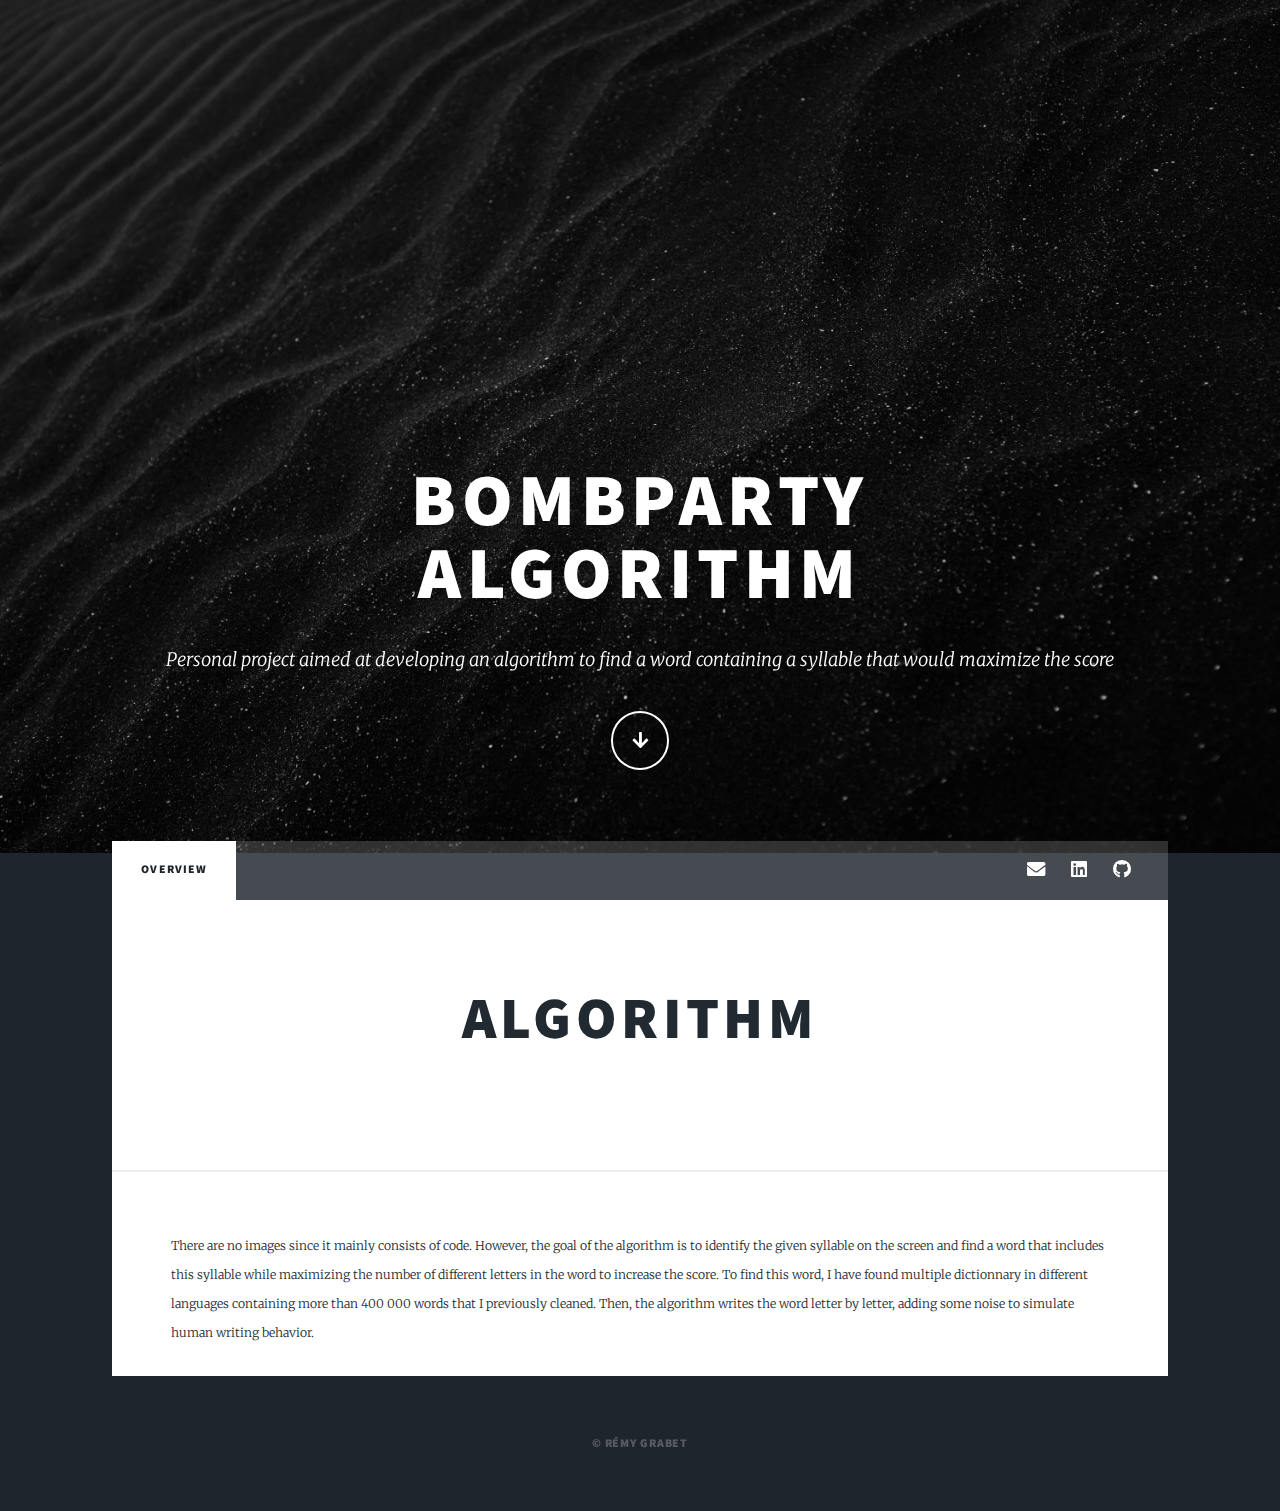
==== bombparty.html @ b2625f57 "Add files via upload" ====
<!DOCTYPE HTML>
<!--
	Massively by HTML5 UP
	html5up.net | @ajlkn
	Free for personal and commercial use under the CCA 3.0 license (html5up.net/license)
-->
<html>
	<head>
		<title>My Portfolio</title>
		<meta charset="utf-8" />
		<meta name="viewport" content="width=device-width, initial-scale=1, user-scalable=no" />
		<link rel="stylesheet" href="assets/css/main.css" />
		<noscript><link rel="stylesheet" href="assets/css/noscript.css" /></noscript>
	</head>
	<body class="is-preload">

		<!-- Wrapper -->
			<div id="wrapper" class="fade-in">

				<!-- Intro -->
				<div id="intro">
					<h1>Bombparty<br> Algorithm</h1>
					<p>Personal project aimed at developing an algorithm to find a word containing a syllable that would maximize the score</p>
					<ul class="actions">
						<li><a href="#header" class="button icon solid solo fa-arrow-down scrolly">Continue</a></li>
					</ul>
				</div>

				<!-- Header -->
					<header id="header">
						<a class="logo" href="index.html">Portfolio</a>
					</header>

				<!-- Nav -->
					<nav id="nav">
						<ul class="links"> 
							<li class="active"><a>Overview</a></li>
						</ul>
						<ul class="icons">
							<li><a href="mailto:remy.grabet@polytechnique.edu" class="icon solid fa-envelope"><span class="label">Email</span></a></li>
							<li><a href="https://www.linkedin.com/in/remy-grabet-832375289/" class="icon brands fa-linkedin" target="_blank"><span class="label">Linkedin</span></a></li>
							<li><a href="https://github.com/thespicyy/Bombparty" class="icon brands fa-github" target="_blank"><span class="label">GitHub</span></a></li>
						</ul>						
					</nav>

				<!-- Main -->
					<div id="main">

							<!-- Featured Post -->
							<article class="post featured">
								<header class="major">
									<h2>Algorithm</h2>
								</header>
							</article>
						
							<p style="font-size: smaller; text-align: left;">There are no images since it mainly consists of code. 
								However, the goal of the algorithm is to identify the given syllable on the screen and find a word 
								that includes this syllable while maximizing the number of different letters in the word to increase 
								the score. To find this word, I have found multiple dictionnary in different languages containing more
								than 400 000 words that I previously cleaned. Then, the algorithm writes the word letter by letter, adding
								some noise to simulate human writing behavior.
							</p>

					</div>

					<!-- Copyright -->
					<div id="copyright">
						<ul><li>&copy; Rémy Grabet</li></ul>
					</div>


			</div>

		<!-- Scripts -->
			<script src="assets/js/jquery.min.js"></script>
			<script src="assets/js/jquery.scrollex.min.js"></script>
			<script src="assets/js/jquery.scrolly.min.js"></script>
			<script src="assets/js/browser.min.js"></script>
			<script src="assets/js/breakpoints.min.js"></script>
			<script src="assets/js/util.js"></script>
			<script src="assets/js/main.js"></script>

	</body>
</html>
---- assets/css/main.css ----
@import url(fontawesome-all.min.css);
@import url("https://fonts.googleapis.com/css?family=Merriweather:300,700,300italic,700italic|Source+Sans+Pro:900");

/*
	Massively by HTML5 UP
	html5up.net | @ajlkn
	Free for personal and commercial use under the CCA 3.0 license (html5up.net/license)
*/

html, body, div, span, applet, object,
iframe, h1, h2, h3, h4, h5, h6, p, blockquote,
pre, a, abbr, acronym, address, big, cite,
code, del, dfn, em, img, ins, kbd, q, s, samp,
small, strike, strong, sub, sup, tt, var, b,
u, i, center, dl, dt, dd, ol, ul, li, fieldset,
form, label, legend, table, caption, tbody,
tfoot, thead, tr, th, td, article, aside,
canvas, details, embed, figure, figcaption,
footer, header, hgroup, menu, nav, output, ruby,
section, summary, time, mark, audio, video {
	margin: 0;
	padding: 0;
	border: 0;
	font-size: 100%;
	font: inherit;
	vertical-align: baseline;}

article, aside, details, figcaption, figure,
footer, header, hgroup, menu, nav, section {
	display: block;}

body {
	line-height: 1;
}

ol, ul {
	list-style: none;
}

blockquote, q {
	quotes: none;
}

	blockquote:before, blockquote:after, q:before, q:after {
		content: '';
		content: none;
	}

table {
	border-collapse: collapse;
	border-spacing: 0;
}

body {
	-webkit-text-size-adjust: none;
}

mark {
	background-color: transparent;
	color: inherit;
}

input::-moz-focus-inner {
	border: 0;
	padding: 0;
}

input, select, textarea {
	-moz-appearance: none;
	-webkit-appearance: none;
	-ms-appearance: none;
	appearance: none;
}

/* Basic */

	@-ms-viewport {
		width: device-width;
	}

	body {
		-ms-overflow-style: scrollbar;
	}

	@media screen and (max-width: 480px) {

		html, body {
			min-width: 320px;
		}

	}

	html {
		box-sizing: border-box;
	}

	*, *:before, *:after {
		box-sizing: inherit;
	}

	body {
		background-color: #1e252d;
	}

		body.is-preload *, body.is-preload *:before, body.is-preload *:after {
			-moz-animation: none !important;
			-webkit-animation: none !important;
			-ms-animation: none !important;
			animation: none !important;
			-moz-transition: none !important;
			-webkit-transition: none !important;
			-ms-transition: none !important;
			transition: none !important;
		}

/* Type */

	html {
		font-size: 16pt;
	}

		@media screen and (max-width: 1680px) {

			html {
				font-size: 12pt;
			}

		}

		@media screen and (max-width: 1280px) {

			html {
				font-size: 11pt;
			}

		}

		@media screen and (max-width: 360px) {

			html {
				font-size: 10pt;
			}

		}

	body {
		color: #212931;
	}

	body, input, select, textarea {
		font-family: "Merriweather", Georgia, serif;
		font-weight: 300;
		font-size: 1rem;
		line-height: 2.375;
	}

	a {
		-moz-transition: color 0.2s ease-in-out, background-color 0.2s ease-in-out, border-color 0.2s ease-in-out, box-shadow 0.2s ease-in-out;
		-webkit-transition: color 0.2s ease-in-out, background-color 0.2s ease-in-out, border-color 0.2s ease-in-out, box-shadow 0.2s ease-in-out;
		-ms-transition: color 0.2s ease-in-out, background-color 0.2s ease-in-out, border-color 0.2s ease-in-out, box-shadow 0.2s ease-in-out;
		transition: color 0.2s ease-in-out, background-color 0.2s ease-in-out, border-color 0.2s ease-in-out, box-shadow 0.2s ease-in-out;
		border-bottom: dotted 1px;
		text-decoration: none;
	}

		a:hover {
			border-bottom-color: transparent;
		}

	strong, b {
		font-weight: 600;
	}

	em, i {
		font-style: italic;
	}

	p {
		text-align: justify;
		margin: 0 0 2rem 0;
	}

	h1, h2, h3, h4, h5, h6 {
		font-family: "Source Sans Pro", Helvetica, sans-serif;
		font-weight: 900;
		line-height: 1.5;
		letter-spacing: 0.075em;
		text-transform: uppercase;
		margin: 0 0 1rem 0;
	}

		h1 a, h2 a, h3 a, h4 a, h5 a, h6 a {
			border-bottom: 0;
			color: inherit;
			text-decoration: none;
		}

	h1 {
		font-size: 4rem;
		line-height: 1.1;
		margin: 0 0 2rem 0;
	}

	h2 {
		font-size: 1.75rem;
		line-height: 1.3;
		margin: 0 0 1.5rem 0;
	}

	h3 {
		font-size: 1.25rem;
		margin: 0 0 1.5rem 0;
	}

	h4 {
		font-size: 1rem;
	}

	h5 {
		font-size: 0.9rem;
	}

	h6 {
		font-size: 0.8rem;
	}

	sub {
		font-size: 0.8rem;
		position: relative;
		top: 0.5rem;
	}

	sup {
		font-size: 0.8rem;
		position: relative;
		top: -0.5rem;
	}

	blockquote {
		border-left: solid 4px;
		font-style: italic;
		margin: 0 0 2rem 0;
		padding: 0.5rem 0 0.5rem 2rem;
	}

	code {
		border: solid 2px;
		font-family: "Courier New", monospace;
		font-size: 0.9rem;
		margin: 0 0.25rem;
		padding: 0.25rem 0.65rem;
	}

	pre {
		-webkit-overflow-scrolling: touch;
		font-family: "Courier New", monospace;
		font-size: 0.9rem;
		margin: 0 0 2rem 0;
	}

		pre code {
			display: block;
			line-height: 1.75;
			padding: 1rem 1.5rem;
			overflow-x: auto;
		}

	hr {
		border: 0;
		border-bottom: solid 2px;
		margin: 3rem 0;
	}

		hr.major {
			margin: 5rem 0;
		}

	.align-left {
		text-align: left;
	}

	.align-center {
		text-align: center;
	}

	.align-right {
		text-align: right;
	}

	input, select, textarea {
		color: #212931;
	}

	a {
		color: #212931;
		border-bottom-color: rgba(33, 41, 49, 0.5);
	}

		a:hover {
			border-bottom-color: transparent;
			color: #31a78c !important;
		}

	strong, b {
		color: #212931;
	}

	h1, h2, h3, h4, h5, h6 {
		color: #212931;
	}

	blockquote {
		border-left-color: #eeeeee;
	}

	code {
		background: rgba(220, 220, 220, 0.25);
		border-color: #eeeeee;
	}

	hr {
		border-bottom-color: #eeeeee;
	}

	
/* Row */

	.row {
		display: flex;
		flex-wrap: wrap;
		box-sizing: border-box;
		align-items: stretch;
	}

		.row > * {
			box-sizing: border-box;
		}

		.row.gtr-uniform > * > :last-child {
			margin-bottom: 0;
		}

		.row.aln-left {
			justify-content: flex-start;
		}

		.row.aln-center {
			justify-content: center;
		}

		.row.aln-right {
			justify-content: flex-end;
		}

		.row.aln-top {
			align-items: flex-start;
		}

		.row.aln-middle {
			align-items: center;
		}

		.row.aln-bottom {
			align-items: flex-end;
		}

		.row > .imp {
			order: -1;
		}

		.row > .col-1 {
			width: 8.33333%;
		}

		.row > .off-1 {
			margin-left: 8.33333%;
		}

		.row > .col-2 {
			width: 16.66667%;
		}

		.row > .off-2 {
			margin-left: 16.66667%;
		}

		.row > .col-3 {
			width: 25%;
		}

		.row > .off-3 {
			margin-left: 25%;
		}

		.row > .col-4 {
			width: 33.33333%;
		}

		.row > .off-4 {
			margin-left: 33.33333%;
		}

		.row > .col-5 {
			width: 41.66667%;
		}

		.row > .off-5 {
			margin-left: 41.66667%;
		}

		.row > .col-6 {
			width: 50%;
		}

		.row > .off-6 {
			margin-left: 50%;
		}

		.row > .col-7 {
			width: 58.33333%;
		}

		.row > .off-7 {
			margin-left: 58.33333%;
		}

		.row > .col-8 {
			width: 66.66667%;
		}

		.row > .off-8 {
			margin-left: 66.66667%;
		}

		.row > .col-9 {
			width: 75%;
		}

		.row > .off-9 {
			margin-left: 75%;
		}

		.row > .col-10 {
			width: 83.33333%;
		}

		.row > .off-10 {
			margin-left: 83.33333%;
		}

		.row > .col-11 {
			width: 91.66667%;
		}

		.row > .off-11 {
			margin-left: 91.66667%;
		}

		.row > .col-12 {
			width: 100%;
		}

		.row > .off-12 {
			margin-left: 100%;
		}

		.row.gtr-0 {
			margin-top: 0;
			margin-left: 0rem;
		}

			.row.gtr-0 > * {
				padding: 0 0 0 0rem;
			}

			.row.gtr-0.gtr-uniform {
				margin-top: 0rem;
			}

				.row.gtr-0.gtr-uniform > * {
					padding-top: 0rem;
				}

		.row.gtr-25 {
			margin-top: 0;
			margin-left: -0.375rem;
		}

			.row.gtr-25 > * {
				padding: 0 0 0 0.375rem;
			}

			.row.gtr-25.gtr-uniform {
				margin-top: -0.375rem;
			}

				.row.gtr-25.gtr-uniform > * {
					padding-top: 0.375rem;
				}

		.row.gtr-50 {
			margin-top: 0;
			margin-left: -0.75rem;
		}

			.row.gtr-50 > * {
				padding: 0 0 0 0.75rem;
			}

			.row.gtr-50.gtr-uniform {
				margin-top: -0.75rem;
			}

				.row.gtr-50.gtr-uniform > * {
					padding-top: 0.75rem;
				}

		.row {
			margin-top: 0;
			margin-left: -1.5rem;
		}

			.row > * {
				padding: 0 0 0 1.5rem;
			}

			.row.gtr-uniform {
				margin-top: -1.5rem;
			}

				.row.gtr-uniform > * {
					padding-top: 1.5rem;
				}

		.row.gtr-150 {
			margin-top: 0;
			margin-left: -2.25rem;
		}

			.row.gtr-150 > * {
				padding: 0 0 0 2.25rem;
			}

			.row.gtr-150.gtr-uniform {
				margin-top: -2.25rem;
			}

				.row.gtr-150.gtr-uniform > * {
					padding-top: 2.25rem;
				}

		.row.gtr-200 {
			margin-top: 0;
			margin-left: -3rem;
		}

			.row.gtr-200 > * {
				padding: 0 0 0 3rem;
			}

			.row.gtr-200.gtr-uniform {
				margin-top: -3rem;
			}

				.row.gtr-200.gtr-uniform > * {
					padding-top: 3rem;
				}

		@media screen and (max-width: 1680px) {

			.row {
				display: flex;
				flex-wrap: wrap;
				box-sizing: border-box;
				align-items: stretch;
			}

				.row > * {
					box-sizing: border-box;
				}

				.row.gtr-uniform > * > :last-child {
					margin-bottom: 0;
				}

				.row.aln-left {
					justify-content: flex-start;
				}

				.row.aln-center {
					justify-content: center;
				}

				.row.aln-right {
					justify-content: flex-end;
				}

				.row.aln-top {
					align-items: flex-start;
				}

				.row.aln-middle {
					align-items: center;
				}

				.row.aln-bottom {
					align-items: flex-end;
				}

				.row > .imp-xlarge {
					order: -1;
				}

				.row > .col-1-xlarge {
					width: 8.33333%;
				}

				.row > .off-1-xlarge {
					margin-left: 8.33333%;
				}

				.row > .col-2-xlarge {
					width: 16.66667%;
				}

				.row > .off-2-xlarge {
					margin-left: 16.66667%;
				}

				.row > .col-3-xlarge {
					width: 25%;
				}

				.row > .off-3-xlarge {
					margin-left: 25%;
				}

				.row > .col-4-xlarge {
					width: 33.33333%;
				}

				.row > .off-4-xlarge {
					margin-left: 33.33333%;
				}

				.row > .col-5-xlarge {
					width: 41.66667%;
				}

				.row > .off-5-xlarge {
					margin-left: 41.66667%;
				}

				.row > .col-6-xlarge {
					width: 50%;
				}

				.row > .off-6-xlarge {
					margin-left: 50%;
				}

				.row > .col-7-xlarge {
					width: 58.33333%;
				}

				.row > .off-7-xlarge {
					margin-left: 58.33333%;
				}

				.row > .col-8-xlarge {
					width: 66.66667%;
				}

				.row > .off-8-xlarge {
					margin-left: 66.66667%;
				}

				.row > .col-9-xlarge {
					width: 75%;
				}

				.row > .off-9-xlarge {
					margin-left: 75%;
				}

				.row > .col-10-xlarge {
					width: 83.33333%;
				}

				.row > .off-10-xlarge {
					margin-left: 83.33333%;
				}

				.row > .col-11-xlarge {
					width: 91.66667%;
				}

				.row > .off-11-xlarge {
					margin-left: 91.66667%;
				}

				.row > .col-12-xlarge {
					width: 100%;
				}

				.row > .off-12-xlarge {
					margin-left: 100%;
				}

				.row.gtr-0 {
					margin-top: 0;
					margin-left: 0rem;
				}

					.row.gtr-0 > * {
						padding: 0 0 0 0rem;
					}

					.row.gtr-0.gtr-uniform {
						margin-top: 0rem;
					}

						.row.gtr-0.gtr-uniform > * {
							padding-top: 0rem;
						}

				.row.gtr-25 {
					margin-top: 0;
					margin-left: -0.375rem;
				}

					.row.gtr-25 > * {
						padding: 0 0 0 0.375rem;
					}

					.row.gtr-25.gtr-uniform {
						margin-top: -0.375rem;
					}

						.row.gtr-25.gtr-uniform > * {
							padding-top: 0.375rem;
						}

				.row.gtr-50 {
					margin-top: 0;
					margin-left: -0.75rem;
				}

					.row.gtr-50 > * {
						padding: 0 0 0 0.75rem;
					}

					.row.gtr-50.gtr-uniform {
						margin-top: -0.75rem;
					}

						.row.gtr-50.gtr-uniform > * {
							padding-top: 0.75rem;
						}

				.row {
					margin-top: 0;
					margin-left: -1.5rem;
				}

					.row > * {
						padding: 0 0 0 1.5rem;
					}

					.row.gtr-uniform {
						margin-top: -1.5rem;
					}

						.row.gtr-uniform > * {
							padding-top: 1.5rem;
						}

				.row.gtr-150 {
					margin-top: 0;
					margin-left: -2.25rem;
				}

					.row.gtr-150 > * {
						padding: 0 0 0 2.25rem;
					}

					.row.gtr-150.gtr-uniform {
						margin-top: -2.25rem;
					}

						.row.gtr-150.gtr-uniform > * {
							padding-top: 2.25rem;
						}

				.row.gtr-200 {
					margin-top: 0;
					margin-left: -3rem;
				}

					.row.gtr-200 > * {
						padding: 0 0 0 3rem;
					}

					.row.gtr-200.gtr-uniform {
						margin-top: -3rem;
					}

						.row.gtr-200.gtr-uniform > * {
							padding-top: 3rem;
						}

		}

		@media screen and (max-width: 1280px) {

			.row {
				display: flex;
				flex-wrap: wrap;
				box-sizing: border-box;
				align-items: stretch;
			}

				.row > * {
					box-sizing: border-box;
				}

				.row.gtr-uniform > * > :last-child {
					margin-bottom: 0;
				}

				.row.aln-left {
					justify-content: flex-start;
				}

				.row.aln-center {
					justify-content: center;
				}

				.row.aln-right {
					justify-content: flex-end;
				}

				.row.aln-top {
					align-items: flex-start;
				}

				.row.aln-middle {
					align-items: center;
				}

				.row.aln-bottom {
					align-items: flex-end;
				}

				.row > .imp-large {
					order: -1;
				}

				.row > .col-1-large {
					width: 8.33333%;
				}

				.row > .off-1-large {
					margin-left: 8.33333%;
				}

				.row > .col-2-large {
					width: 16.66667%;
				}

				.row > .off-2-large {
					margin-left: 16.66667%;
				}

				.row > .col-3-large {
					width: 25%;
				}

				.row > .off-3-large {
					margin-left: 25%;
				}

				.row > .col-4-large {
					width: 33.33333%;
				}

				.row > .off-4-large {
					margin-left: 33.33333%;
				}

				.row > .col-5-large {
					width: 41.66667%;
				}

				.row > .off-5-large {
					margin-left: 41.66667%;
				}

				.row > .col-6-large {
					width: 50%;
				}

				.row > .off-6-large {
					margin-left: 50%;
				}

				.row > .col-7-large {
					width: 58.33333%;
				}

				.row > .off-7-large {
					margin-left: 58.33333%;
				}

				.row > .col-8-large {
					width: 66.66667%;
				}

				.row > .off-8-large {
					margin-left: 66.66667%;
				}

				.row > .col-9-large {
					width: 75%;
				}

				.row > .off-9-large {
					margin-left: 75%;
				}

				.row > .col-10-large {
					width: 83.33333%;
				}

				.row > .off-10-large {
					margin-left: 83.33333%;
				}

				.row > .col-11-large {
					width: 91.66667%;
				}

				.row > .off-11-large {
					margin-left: 91.66667%;
				}

				.row > .col-12-large {
					width: 100%;
				}

				.row > .off-12-large {
					margin-left: 100%;
				}

				.row.gtr-0 {
					margin-top: 0;
					margin-left: 0rem;
				}

					.row.gtr-0 > * {
						padding: 0 0 0 0rem;
					}

					.row.gtr-0.gtr-uniform {
						margin-top: 0rem;
					}

						.row.gtr-0.gtr-uniform > * {
							padding-top: 0rem;
						}

				.row.gtr-25 {
					margin-top: 0;
					margin-left: -0.375rem;
				}

					.row.gtr-25 > * {
						padding: 0 0 0 0.375rem;
					}

					.row.gtr-25.gtr-uniform {
						margin-top: -0.375rem;
					}

						.row.gtr-25.gtr-uniform > * {
							padding-top: 0.375rem;
						}

				.row.gtr-50 {
					margin-top: 0;
					margin-left: -0.75rem;
				}

					.row.gtr-50 > * {
						padding: 0 0 0 0.75rem;
					}

					.row.gtr-50.gtr-uniform {
						margin-top: -0.75rem;
					}

						.row.gtr-50.gtr-uniform > * {
							padding-top: 0.75rem;
						}

				.row {
					margin-top: 0;
					margin-left: -1.5rem;
				}

					.row > * {
						padding: 0 0 0 1.5rem;
					}

					.row.gtr-uniform {
						margin-top: -1.5rem;
					}

						.row.gtr-uniform > * {
							padding-top: 1.5rem;
						}

				.row.gtr-150 {
					margin-top: 0;
					margin-left: -2.25rem;
				}

					.row.gtr-150 > * {
						padding: 0 0 0 2.25rem;
					}

					.row.gtr-150.gtr-uniform {
						margin-top: -2.25rem;
					}

						.row.gtr-150.gtr-uniform > * {
							padding-top: 2.25rem;
						}

				.row.gtr-200 {
					margin-top: 0;
					margin-left: -3rem;
				}

					.row.gtr-200 > * {
						padding: 0 0 0 3rem;
					}

					.row.gtr-200.gtr-uniform {
						margin-top: -3rem;
					}

						.row.gtr-200.gtr-uniform > * {
							padding-top: 3rem;
						}

		}

		@media screen and (max-width: 980px) {

			.row {
				display: flex;
				flex-wrap: wrap;
				box-sizing: border-box;
				align-items: stretch;
			}

				.row > * {
					box-sizing: border-box;
				}

				.row.gtr-uniform > * > :last-child {
					margin-bottom: 0;
				}

				.row.aln-left {
					justify-content: flex-start;
				}

				.row.aln-center {
					justify-content: center;
				}

				.row.aln-right {
					justify-content: flex-end;
				}

				.row.aln-top {
					align-items: flex-start;
				}

				.row.aln-middle {
					align-items: center;
				}

				.row.aln-bottom {
					align-items: flex-end;
				}

				.row > .imp-medium {
					order: -1;
				}

				.row > .col-1-medium {
					width: 8.33333%;
				}

				.row > .off-1-medium {
					margin-left: 8.33333%;
				}

				.row > .col-2-medium {
					width: 16.66667%;
				}

				.row > .off-2-medium {
					margin-left: 16.66667%;
				}

				.row > .col-3-medium {
					width: 25%;
				}

				.row > .off-3-medium {
					margin-left: 25%;
				}

				.row > .col-4-medium {
					width: 33.33333%;
				}

				.row > .off-4-medium {
					margin-left: 33.33333%;
				}

				.row > .col-5-medium {
					width: 41.66667%;
				}

				.row > .off-5-medium {
					margin-left: 41.66667%;
				}

				.row > .col-6-medium {
					width: 50%;
				}

				.row > .off-6-medium {
					margin-left: 50%;
				}

				.row > .col-7-medium {
					width: 58.33333%;
				}

				.row > .off-7-medium {
					margin-left: 58.33333%;
				}

				.row > .col-8-medium {
					width: 66.66667%;
				}

				.row > .off-8-medium {
					margin-left: 66.66667%;
				}

				.row > .col-9-medium {
					width: 75%;
				}

				.row > .off-9-medium {
					margin-left: 75%;
				}

				.row > .col-10-medium {
					width: 83.33333%;
				}

				.row > .off-10-medium {
					margin-left: 83.33333%;
				}

				.row > .col-11-medium {
					width: 91.66667%;
				}

				.row > .off-11-medium {
					margin-left: 91.66667%;
				}

				.row > .col-12-medium {
					width: 100%;
				}

				.row > .off-12-medium {
					margin-left: 100%;
				}

				.row.gtr-0 {
					margin-top: 0;
					margin-left: 0rem;
				}

					.row.gtr-0 > * {
						padding: 0 0 0 0rem;
					}

					.row.gtr-0.gtr-uniform {
						margin-top: 0rem;
					}

						.row.gtr-0.gtr-uniform > * {
							padding-top: 0rem;
						}

				.row.gtr-25 {
					margin-top: 0;
					margin-left: -0.375rem;
				}

					.row.gtr-25 > * {
						padding: 0 0 0 0.375rem;
					}

					.row.gtr-25.gtr-uniform {
						margin-top: -0.375rem;
					}

						.row.gtr-25.gtr-uniform > * {
							padding-top: 0.375rem;
						}

				.row.gtr-50 {
					margin-top: 0;
					margin-left: -0.75rem;
				}

					.row.gtr-50 > * {
						padding: 0 0 0 0.75rem;
					}

					.row.gtr-50.gtr-uniform {
						margin-top: -0.75rem;
					}

						.row.gtr-50.gtr-uniform > * {
							padding-top: 0.75rem;
						}

				.row {
					margin-top: 0;
					margin-left: -1.5rem;
				}

					.row > * {
						padding: 0 0 0 1.5rem;
					}

					.row.gtr-uniform {
						margin-top: -1.5rem;
					}

						.row.gtr-uniform > * {
							padding-top: 1.5rem;
						}

				.row.gtr-150 {
					margin-top: 0;
					margin-left: -2.25rem;
				}

					.row.gtr-150 > * {
						padding: 0 0 0 2.25rem;
					}

					.row.gtr-150.gtr-uniform {
						margin-top: -2.25rem;
					}

						.row.gtr-150.gtr-uniform > * {
							padding-top: 2.25rem;
						}

				.row.gtr-200 {
					margin-top: 0;
					margin-left: -3rem;
				}

					.row.gtr-200 > * {
						padding: 0 0 0 3rem;
					}

					.row.gtr-200.gtr-uniform {
						margin-top: -3rem;
					}

						.row.gtr-200.gtr-uniform > * {
							padding-top: 3rem;
						}

		}

		@media screen and (max-width: 736px) {

			.row {
				display: flex;
				flex-wrap: wrap;
				box-sizing: border-box;
				align-items: stretch;
			}

				.row > * {
					box-sizing: border-box;
				}

				.row.gtr-uniform > * > :last-child {
					margin-bottom: 0;
				}

				.row.aln-left {
					justify-content: flex-start;
				}

				.row.aln-center {
					justify-content: center;
				}

				.row.aln-right {
					justify-content: flex-end;
				}

				.row.aln-top {
					align-items: flex-start;
				}

				.row.aln-middle {
					align-items: center;
				}

				.row.aln-bottom {
					align-items: flex-end;
				}

				.row > .imp-small {
					order: -1;
				}

				.row > .col-1-small {
					width: 8.33333%;
				}

				.row > .off-1-small {
					margin-left: 8.33333%;
				}

				.row > .col-2-small {
					width: 16.66667%;
				}

				.row > .off-2-small {
					margin-left: 16.66667%;
				}

				.row > .col-3-small {
					width: 25%;
				}

				.row > .off-3-small {
					margin-left: 25%;
				}

				.row > .col-4-small {
					width: 33.33333%;
				}

				.row > .off-4-small {
					margin-left: 33.33333%;
				}

				.row > .col-5-small {
					width: 41.66667%;
				}

				.row > .off-5-small {
					margin-left: 41.66667%;
				}

				.row > .col-6-small {
					width: 50%;
				}

				.row > .off-6-small {
					margin-left: 50%;
				}

				.row > .col-7-small {
					width: 58.33333%;
				}

				.row > .off-7-small {
					margin-left: 58.33333%;
				}

				.row > .col-8-small {
					width: 66.66667%;
				}

				.row > .off-8-small {
					margin-left: 66.66667%;
				}

				.row > .col-9-small {
					width: 75%;
				}

				.row > .off-9-small {
					margin-left: 75%;
				}

				.row > .col-10-small {
					width: 83.33333%;
				}

				.row > .off-10-small {
					margin-left: 83.33333%;
				}

				.row > .col-11-small {
					width: 91.66667%;
				}

				.row > .off-11-small {
					margin-left: 91.66667%;
				}

				.row > .col-12-small {
					width: 100%;
				}

				.row > .off-12-small {
					margin-left: 100%;
				}

				.row.gtr-0 {
					margin-top: 0;
					margin-left: 0rem;
				}

					.row.gtr-0 > * {
						padding: 0 0 0 0rem;
					}

					.row.gtr-0.gtr-uniform {
						margin-top: 0rem;
					}

						.row.gtr-0.gtr-uniform > * {
							padding-top: 0rem;
						}

				.row.gtr-25 {
					margin-top: 0;
					margin-left: -0.375rem;
				}

					.row.gtr-25 > * {
						padding: 0 0 0 0.375rem;
					}

					.row.gtr-25.gtr-uniform {
						margin-top: -0.375rem;
					}

						.row.gtr-25.gtr-uniform > * {
							padding-top: 0.375rem;
						}

				.row.gtr-50 {
					margin-top: 0;
					margin-left: -0.75rem;
				}

					.row.gtr-50 > * {
						padding: 0 0 0 0.75rem;
					}

					.row.gtr-50.gtr-uniform {
						margin-top: -0.75rem;
					}

						.row.gtr-50.gtr-uniform > * {
							padding-top: 0.75rem;
						}

				.row {
					margin-top: 0;
					margin-left: -1.5rem;
				}

					.row > * {
						padding: 0 0 0 1.5rem;
					}

					.row.gtr-uniform {
						margin-top: -1.5rem;
					}

						.row.gtr-uniform > * {
							padding-top: 1.5rem;
						}

				.row.gtr-150 {
					margin-top: 0;
					margin-left: -2.25rem;
				}

					.row.gtr-150 > * {
						padding: 0 0 0 2.25rem;
					}

					.row.gtr-150.gtr-uniform {
						margin-top: -2.25rem;
					}

						.row.gtr-150.gtr-uniform > * {
							padding-top: 2.25rem;
						}

				.row.gtr-200 {
					margin-top: 0;
					margin-left: -3rem;
				}

					.row.gtr-200 > * {
						padding: 0 0 0 3rem;
					}

					.row.gtr-200.gtr-uniform {
						margin-top: -3rem;
					}

						.row.gtr-200.gtr-uniform > * {
							padding-top: 3rem;
						}

		}

		@media screen and (max-width: 480px) {

			.row {
				display: flex;
				flex-wrap: wrap;
				box-sizing: border-box;
				align-items: stretch;
			}

				.row > * {
					box-sizing: border-box;
				}

				.row.gtr-uniform > * > :last-child {
					margin-bottom: 0;
				}

				.row.aln-left {
					justify-content: flex-start;
				}

				.row.aln-center {
					justify-content: center;
				}

				.row.aln-right {
					justify-content: flex-end;
				}

				.row.aln-top {
					align-items: flex-start;
				}

				.row.aln-middle {
					align-items: center;
				}

				.row.aln-bottom {
					align-items: flex-end;
				}

				.row > .imp-xsmall {
					order: -1;
				}

				.row > .col-1-xsmall {
					width: 8.33333%;
				}

				.row > .off-1-xsmall {
					margin-left: 8.33333%;
				}

				.row > .col-2-xsmall {
					width: 16.66667%;
				}

				.row > .off-2-xsmall {
					margin-left: 16.66667%;
				}

				.row > .col-3-xsmall {
					width: 25%;
				}

				.row > .off-3-xsmall {
					margin-left: 25%;
				}

				.row > .col-4-xsmall {
					width: 33.33333%;
				}

				.row > .off-4-xsmall {
					margin-left: 33.33333%;
				}

				.row > .col-5-xsmall {
					width: 41.66667%;
				}

				.row > .off-5-xsmall {
					margin-left: 41.66667%;
				}

				.row > .col-6-xsmall {
					width: 50%;
				}

				.row > .off-6-xsmall {
					margin-left: 50%;
				}

				.row > .col-7-xsmall {
					width: 58.33333%;
				}

				.row > .off-7-xsmall {
					margin-left: 58.33333%;
				}

				.row > .col-8-xsmall {
					width: 66.66667%;
				}

				.row > .off-8-xsmall {
					margin-left: 66.66667%;
				}

				.row > .col-9-xsmall {
					width: 75%;
				}

				.row > .off-9-xsmall {
					margin-left: 75%;
				}

				.row > .col-10-xsmall {
					width: 83.33333%;
				}

				.row > .off-10-xsmall {
					margin-left: 83.33333%;
				}

				.row > .col-11-xsmall {
					width: 91.66667%;
				}

				.row > .off-11-xsmall {
					margin-left: 91.66667%;
				}

				.row > .col-12-xsmall {
					width: 100%;
				}

				.row > .off-12-xsmall {
					margin-left: 100%;
				}

				.row.gtr-0 {
					margin-top: 0;
					margin-left: 0rem;
				}

					.row.gtr-0 > * {
						padding: 0 0 0 0rem;
					}

					.row.gtr-0.gtr-uniform {
						margin-top: 0rem;
					}

						.row.gtr-0.gtr-uniform > * {
							padding-top: 0rem;
						}

				.row.gtr-25 {
					margin-top: 0;
					margin-left: -0.375rem;
				}

					.row.gtr-25 > * {
						padding: 0 0 0 0.375rem;
					}

					.row.gtr-25.gtr-uniform {
						margin-top: -0.375rem;
					}

						.row.gtr-25.gtr-uniform > * {
							padding-top: 0.375rem;
						}

				.row.gtr-50 {
					margin-top: 0;
					margin-left: -0.75rem;
				}

					.row.gtr-50 > * {
						padding: 0 0 0 0.75rem;
					}

					.row.gtr-50.gtr-uniform {
						margin-top: -0.75rem;
					}

						.row.gtr-50.gtr-uniform > * {
							padding-top: 0.75rem;
						}

				.row {
					margin-top: 0;
					margin-left: -1.5rem;
				}

					.row > * {
						padding: 0 0 0 1.5rem;
					}

					.row.gtr-uniform {
						margin-top: -1.5rem;
					}

						.row.gtr-uniform > * {
							padding-top: 1.5rem;
						}

				.row.gtr-150 {
					margin-top: 0;
					margin-left: -2.25rem;
				}

					.row.gtr-150 > * {
						padding: 0 0 0 2.25rem;
					}

					.row.gtr-150.gtr-uniform {
						margin-top: -2.25rem;
					}

						.row.gtr-150.gtr-uniform > * {
							padding-top: 2.25rem;
						}

				.row.gtr-200 {
					margin-top: 0;
					margin-left: -3rem;
				}

					.row.gtr-200 > * {
						padding: 0 0 0 3rem;
					}

					.row.gtr-200.gtr-uniform {
						margin-top: -3rem;
					}

						.row.gtr-200.gtr-uniform > * {
							padding-top: 3rem;
						}

		}

		@media screen and (max-width: 360px) {

			.row {
				display: flex;
				flex-wrap: wrap;
				box-sizing: border-box;
				align-items: stretch;
			}

				.row > * {
					box-sizing: border-box;
				}

				.row.gtr-uniform > * > :last-child {
					margin-bottom: 0;
				}

				.row.aln-left {
					justify-content: flex-start;
				}

				.row.aln-center {
					justify-content: center;
				}

				.row.aln-right {
					justify-content: flex-end;
				}

				.row.aln-top {
					align-items: flex-start;
				}

				.row.aln-middle {
					align-items: center;
				}

				.row.aln-bottom {
					align-items: flex-end;
				}

				.row > .imp-xxsmall {
					order: -1;
				}

				.row > .col-1-xxsmall {
					width: 8.33333%;
				}

				.row > .off-1-xxsmall {
					margin-left: 8.33333%;
				}

				.row > .col-2-xxsmall {
					width: 16.66667%;
				}

				.row > .off-2-xxsmall {
					margin-left: 16.66667%;
				}

				.row > .col-3-xxsmall {
					width: 25%;
				}

				.row > .off-3-xxsmall {
					margin-left: 25%;
				}

				.row > .col-4-xxsmall {
					width: 33.33333%;
				}

				.row > .off-4-xxsmall {
					margin-left: 33.33333%;
				}

				.row > .col-5-xxsmall {
					width: 41.66667%;
				}

				.row > .off-5-xxsmall {
					margin-left: 41.66667%;
				}

				.row > .col-6-xxsmall {
					width: 50%;
				}

				.row > .off-6-xxsmall {
					margin-left: 50%;
				}

				.row > .col-7-xxsmall {
					width: 58.33333%;
				}

				.row > .off-7-xxsmall {
					margin-left: 58.33333%;
				}

				.row > .col-8-xxsmall {
					width: 66.66667%;
				}

				.row > .off-8-xxsmall {
					margin-left: 66.66667%;
				}

				.row > .col-9-xxsmall {
					width: 75%;
				}

				.row > .off-9-xxsmall {
					margin-left: 75%;
				}

				.row > .col-10-xxsmall {
					width: 83.33333%;
				}

				.row > .off-10-xxsmall {
					margin-left: 83.33333%;
				}

				.row > .col-11-xxsmall {
					width: 91.66667%;
				}

				.row > .off-11-xxsmall {
					margin-left: 91.66667%;
				}

				.row > .col-12-xxsmall {
					width: 100%;
				}

				.row > .off-12-xxsmall {
					margin-left: 100%;
				}

				.row.gtr-0 {
					margin-top: 0;
					margin-left: 0rem;
				}

					.row.gtr-0 > * {
						padding: 0 0 0 0rem;
					}

					.row.gtr-0.gtr-uniform {
						margin-top: 0rem;
					}

						.row.gtr-0.gtr-uniform > * {
							padding-top: 0rem;
						}

				.row.gtr-25 {
					margin-top: 0;
					margin-left: -0.375rem;
				}

					.row.gtr-25 > * {
						padding: 0 0 0 0.375rem;
					}

					.row.gtr-25.gtr-uniform {
						margin-top: -0.375rem;
					}

						.row.gtr-25.gtr-uniform > * {
							padding-top: 0.375rem;
						}

				.row.gtr-50 {
					margin-top: 0;
					margin-left: -0.75rem;
				}

					.row.gtr-50 > * {
						padding: 0 0 0 0.75rem;
					}

					.row.gtr-50.gtr-uniform {
						margin-top: -0.75rem;
					}

						.row.gtr-50.gtr-uniform > * {
							padding-top: 0.75rem;
						}

				.row {
					margin-top: 0;
					margin-left: -1.5rem;
				}

					.row > * {
						padding: 0 0 0 1.5rem;
					}

					.row.gtr-uniform {
						margin-top: -1.5rem;
					}

						.row.gtr-uniform > * {
							padding-top: 1.5rem;
						}

				.row.gtr-150 {
					margin-top: 0;
					margin-left: -2.25rem;
				}

					.row.gtr-150 > * {
						padding: 0 0 0 2.25rem;
					}

					.row.gtr-150.gtr-uniform {
						margin-top: -2.25rem;
					}

						.row.gtr-150.gtr-uniform > * {
							padding-top: 2.25rem;
						}

				.row.gtr-200 {
					margin-top: 0;
					margin-left: -3rem;
				}

					.row.gtr-200 > * {
						padding: 0 0 0 3rem;
					}

					.row.gtr-200.gtr-uniform {
						margin-top: -3rem;
					}

						.row.gtr-200.gtr-uniform > * {
							padding-top: 3rem;
						}

		}

/* Box */

	.box {
		border: solid 2px;
		margin-bottom: 2rem;
		padding: 1.5rem;
	}

		.box > :last-child,
		.box > :last-child > :last-child,
		.box > :last-child > :last-child > :last-child {
			margin-bottom: 0;
		}

		.box.alt {
			border: 0;
			border-radius: 0;
			padding: 0;
		}

	.box {
		border-color: #eeeeee;
	}

/* Button */

	input[type="submit"],
	input[type="reset"],
	input[type="button"],
	button,
	.button {
		-moz-appearance: none;
		-webkit-appearance: none;
		-ms-appearance: none;
		appearance: none;
		-moz-transition: background-color 0.2s ease-in-out, box-shadow 0.2s ease-in-out, color 0.2s ease-in-out;
		-webkit-transition: background-color 0.2s ease-in-out, box-shadow 0.2s ease-in-out, color 0.2s ease-in-out;
		-ms-transition: background-color 0.2s ease-in-out, box-shadow 0.2s ease-in-out, color 0.2s ease-in-out;
		transition: background-color 0.2s ease-in-out, box-shadow 0.2s ease-in-out, color 0.2s ease-in-out;
		border: 0;
		border-radius: 0;
		cursor: pointer;
		display: inline-block;
		font-family: "Source Sans Pro", Helvetica, sans-serif;
		font-size: 0.8rem;
		font-weight: 900;
		letter-spacing: 0.075em;
		height: 3rem;
		line-height: 3rem;
		padding: 0 2rem;
		text-align: center;
		text-decoration: none;
		text-transform: uppercase;
		white-space: nowrap;
	}

		input[type="submit"].icon:before,
		input[type="reset"].icon:before,
		input[type="button"].icon:before,
		button.icon:before,
		.button.icon:before {
			margin-right: 0.5rem;
		}

		input[type="submit"].icon.solo,
		input[type="reset"].icon.solo,
		input[type="button"].icon.solo,
		button.icon.solo,
		.button.icon.solo {
			position: relative;
			width: 4rem;
			height: 4rem;
			line-height: 4rem;
			border-radius: 4rem;
			text-indent: 4rem;
			overflow: hidden;
			padding: 0;
			white-space: nowrap;
		}

			input[type="submit"].icon.solo:before,
			input[type="reset"].icon.solo:before,
			input[type="button"].icon.solo:before,
			button.icon.solo:before,
			.button.icon.solo:before {
				position: absolute;
				display: block;
				top: 0;
				left: 0;
				width: inherit;
				height: inherit;
				line-height: inherit;
				font-size: 1.25rem;
				margin-right: 0;
				text-align: center;
				text-indent: 0;
			}

		input[type="submit"].fit,
		input[type="reset"].fit,
		input[type="button"].fit,
		button.fit,
		.button.fit {
			width: 100%;
		}

		input[type="submit"].small,
		input[type="reset"].small,
		input[type="button"].small,
		button.small,
		.button.small {
			font-size: 0.7rem;
			height: 2.5rem;
			line-height: 2.5rem;
			padding: 0 1.5rem;
		}

		input[type="submit"].large,
		input[type="reset"].large,
		input[type="button"].large,
		button.large,
		.button.large {
			font-size: 0.9rem;
			height: 3.5rem;
			line-height: 3.5rem;
			padding: 0 2.75rem;
		}

		@media screen and (max-width: 980px) {

			input[type="submit"],
			input[type="reset"],
			input[type="button"],
			button,
			.button {
				font-size: 0.9rem;
				height: 3.25rem;
				line-height: 3.25rem;
			}

				input[type="submit"].large,
				input[type="reset"].large,
				input[type="button"].large,
				button.large,
				.button.large {
					font-size: 1rem;
					height: 3.75rem;
					line-height: 3.75rem;
				}

		}

		input[type="submit"].disabled, input[type="submit"]:disabled,
		input[type="reset"].disabled,
		input[type="reset"]:disabled,
		input[type="button"].disabled,
		input[type="button"]:disabled,
		button.disabled,
		button:disabled,
		.button.disabled,
		.button:disabled {
			pointer-events: none;
			opacity: 0.25;
		}

	input[type="submit"],
	input[type="reset"],
	input[type="button"],
	button,
	.button {
		background-color: transparent;
		box-shadow: inset 0 0 0 2px #212931;
		color: #212931 !important;
	}

		input[type="submit"]:hover,
		input[type="reset"]:hover,
		input[type="button"]:hover,
		button:hover,
		.button:hover {
			box-shadow: inset 0 0 0 2px #31a78c;
			color: #31a78c !important;
		}

		input[type="submit"].primary,
		input[type="reset"].primary,
		input[type="button"].primary,
		button.primary,
		.button.primary {
			background-color: #212931;
			box-shadow: none;
			color: #ffffff !important;
		}

			input[type="submit"].primary:hover,
			input[type="reset"].primary:hover,
			input[type="button"].primary:hover,
			button.primary:hover,
			.button.primary:hover {
				background-color: #31a78c;
			}

/* Form */

	form {
		margin: 0 0 2rem 0;
	}

		form > :last-child {
			margin-bottom: 0;
		}

		form > .fields {
			display: -moz-flex;
			display: -webkit-flex;
			display: -ms-flex;
			display: flex;
			-moz-flex-wrap: wrap;
			-webkit-flex-wrap: wrap;
			-ms-flex-wrap: wrap;
			flex-wrap: wrap;
			width: calc(100% + 3rem);
			margin: -1.5rem 0 2rem -1.5rem;
		}

			form > .fields > .field {
				-moz-flex-grow: 0;
				-webkit-flex-grow: 0;
				-ms-flex-grow: 0;
				flex-grow: 0;
				-moz-flex-shrink: 0;
				-webkit-flex-shrink: 0;
				-ms-flex-shrink: 0;
				flex-shrink: 0;
				padding: 1.5rem 0 0 1.5rem;
				width: calc(100% - 1.5rem);
			}

				form > .fields > .field.half {
					width: calc(50% - 0.75rem);
				}

				form > .fields > .field.third {
					width: calc(100%/3 - 0.5rem);
				}

				form > .fields > .field.quarter {
					width: calc(25% - 0.375rem);
				}

		@media screen and (max-width: 480px) {

			form > .fields {
				width: calc(100% + 3rem);
				margin: -1.5rem 0 2rem -1.5rem;
			}

				form > .fields > .field {
					padding: 1.5rem 0 0 1.5rem;
					width: calc(100% - 1.5rem);
				}

					form > .fields > .field.half {
						width: calc(100% - 1.5rem);
					}

					form > .fields > .field.third {
						width: calc(100% - 1.5rem);
					}

					form > .fields > .field.quarter {
						width: calc(100% - 1.5rem);
					}

		}

	label {
		display: block;
		font-family: "Source Sans Pro", Helvetica, sans-serif;
		font-weight: 900;
		line-height: 1.5;
		letter-spacing: 0.075em;
		font-size: 0.8rem;
		text-transform: uppercase;
		margin: 0 0 0.75rem 0;
	}

		@media screen and (max-width: 980px) {

			label {
				font-size: 0.9rem;
			}

		}

	input[type="text"],
	input[type="password"],
	input[type="email"],
	select,
	textarea {
		-moz-appearance: none;
		-webkit-appearance: none;
		-ms-appearance: none;
		appearance: none;
		background: transparent;
		border-radius: 0;
		border: solid 2px;
		color: inherit;
		display: block;
		outline: 0;
		padding: 0 1rem;
		text-decoration: none;
		width: 100%;
	}

		input[type="text"]:invalid,
		input[type="password"]:invalid,
		input[type="email"]:invalid,
		select:invalid,
		textarea:invalid {
			box-shadow: none;
		}

	select {
		background-size: 1.25rem;
		background-repeat: no-repeat;
		background-position: calc(100% - 1rem) center;
		height: 3rem;
		padding-right: 3rem;
		text-overflow: ellipsis;
	}

		select:focus::-ms-value {
			background-color: transparent;
		}

		select::-ms-expand {
			display: none;
		}

	input[type="text"],
	input[type="password"],
	input[type="email"],
	select {
		height: 3rem;
	}

	textarea {
		padding: 0.75rem 1rem;
	}

	input[type="checkbox"],
	input[type="radio"] {
		-moz-appearance: none;
		-webkit-appearance: none;
		-ms-appearance: none;
		appearance: none;
		display: block;
		float: left;
		margin-right: -2rem;
		opacity: 0;
		width: 1rem;
		z-index: -1;
	}

		input[type="checkbox"] + label,
		input[type="radio"] + label {
			text-decoration: none;
			cursor: pointer;
			display: inline-block;
			font-size: 1rem;
			letter-spacing: 0;
			font-family: "Merriweather", Georgia, serif;
			text-transform: none;
			font-weight: 300;
			padding-left: 2.8rem;
			padding-right: 1rem;
			position: relative;
		}

			input[type="checkbox"] + label:before,
			input[type="radio"] + label:before {
				-moz-osx-font-smoothing: grayscale;
				-webkit-font-smoothing: antialiased;
				display: inline-block;
				font-style: normal;
				font-variant: normal;
				text-rendering: auto;
				line-height: 1;
				text-transform: none !important;
				font-family: 'Font Awesome 5 Free';
				font-weight: 900;
			}

			input[type="checkbox"] + label:before,
			input[type="radio"] + label:before {
				border-radius: 0;
				border: solid 2px;
				content: '';
				display: inline-block;
				font-size: 0.8rem;
				height: 1.8rem;
				left: 0;
				line-height: 1.65rem;
				position: absolute;
				text-align: center;
				top: -0.125rem;
				width: 1.8rem;
			}

		input[type="checkbox"]:checked + label:before,
		input[type="radio"]:checked + label:before {
			content: '\f00c';
		}

	input[type="checkbox"] + label:before {
		border-radius: 0;
	}

	input[type="radio"] + label:before {
		border-radius: 100%;
	}

	::-webkit-input-placeholder {
		opacity: 1.0;
	}

	:-moz-placeholder {
		opacity: 1.0;
	}

	::-moz-placeholder {
		opacity: 1.0;
	}

	:-ms-input-placeholder {
		opacity: 1.0;
	}

	label {
		color: #212931;
	}

	input[type="text"],
	input[type="password"],
	input[type="email"],
	select,
	textarea {
		border-color: #eeeeee;
	}

		input[type="text"]:focus,
		input[type="password"]:focus,
		input[type="email"]:focus,
		select:focus,
		textarea:focus {
			border-color: #31a78c;
		}

	select {
		background-image: url("data:image/svg+xml;charset=utf8,%3Csvg xmlns='http://www.w3.org/2000/svg' width='40' height='40' preserveAspectRatio='none' viewBox='0 0 40 40'%3E%3Cpath d='M9.4,12.3l10.4,10.4l10.4-10.4c0.2-0.2,0.5-0.4,0.9-0.4c0.3,0,0.6,0.1,0.9,0.4l3.3,3.3c0.2,0.2,0.4,0.5,0.4,0.9 c0,0.4-0.1,0.6-0.4,0.9L20.7,31.9c-0.2,0.2-0.5,0.4-0.9,0.4c-0.3,0-0.6-0.1-0.9-0.4L4.3,17.3c-0.2-0.2-0.4-0.5-0.4-0.9 c0-0.4,0.1-0.6,0.4-0.9l3.3-3.3c0.2-0.2,0.5-0.4,0.9-0.4S9.1,12.1,9.4,12.3z' fill='%23eeeeee' /%3E%3C/svg%3E");
	}

		select option {
			background-color: #aa3434;
			color: #212931;
		}

	.select-wrapper:before {
		color: #eeeeee;
	}

	input[type="checkbox"] + label,
	input[type="radio"] + label {
		color: #212931;
	}

		input[type="checkbox"] + label:before,
		input[type="radio"] + label:before {
			border-color: #eeeeee;
		}

	input[type="checkbox"]:checked + label:before,
	input[type="radio"]:checked + label:before {
		background-color: #212931;
		border-color: #212931;
		color: #ffffff;
	}

	input[type="checkbox"]:focus + label:before,
	input[type="radio"]:focus + label:before {
		border-color: #31a78c;
	}

	::-webkit-input-placeholder {
		color: #909498 !important;
	}

	:-moz-placeholder {
		color: #909498 !important;
	}

	::-moz-placeholder {
		color: #909498 !important;
	}

	:-ms-input-placeholder {
		color: #909498 !important;
	}

	.formerize-placeholder {
		color: #909498 !important;
	}

/* Icon */

	.icon {
		text-decoration: none;
		border-bottom: none;
		position: relative;
	}

		.icon:before {
			-moz-osx-font-smoothing: grayscale;
			-webkit-font-smoothing: antialiased;
			display: inline-block;
			font-style: normal;
			font-variant: normal;
			text-rendering: auto;
			line-height: 1;
			text-transform: none !important;
			font-family: 'Font Awesome 5 Free';
			font-weight: 400;
		}

		.icon > .label {
			display: none;
		}

		.icon:before {
			line-height: inherit;
		}

		.icon.solid:before {
			font-weight: 900;
		}

		.icon.brands:before {
			font-family: 'Font Awesome 5 Brands';
		}

/* Image */

	.image {
		border: 0;
		display: inline-block;
		position: relative;
	}

		.image img {
			display: block;
		}

		.image.left, .image.right {
			max-width: 40%;
		}

			.image.left img, .image.right img {
				width: 100%;
			}

		.image.left {
			float: left;
			margin: 0 2rem 2rem 0;
			top: 0.75rem;
		}

		.image.right {
			float: right;
			margin: 0 0 2rem 2rem;
			top: 0.75rem;
		}

		.image.fit {
			display: block;
			margin: 2.5rem 0;
			width: 100%;
		}

			.image.fit:first-child {
				margin-top: 0;
			}

			.image.fit img {
				width: 100%;
			}

		.image.main {
			display: block;
			margin: 4rem 0;
			width: 100%;
		}

			.image.main:first-child {
				margin-top: 0;
			}

			.image.main img {
				width: 100%;
			}

		@media screen and (max-width: 736px) {

			.image.fit {
				margin: 2rem 0;
			}

			.image.main {
				margin: 2rem 0;
			}

		}

	a.image {
		overflow: hidden;
	}

		a.image img {
			-moz-transition: -moz-transform 0.2s ease-out;
			-webkit-transition: -webkit-transform 0.2s ease-out;
			-ms-transition: -ms-transform 0.2s ease-out;
			transition: transform 0.2s ease-out;
		}

		a.image:hover img {
			-moz-transform: scale(1.05);
			-webkit-transform: scale(1.05);
			-ms-transform: scale(1.05);
			transform: scale(1.05);
		}

/* Actions */

	ul.actions {
		display: -moz-flex;
		display: -webkit-flex;
		display: -ms-flex;
		display: flex;
		cursor: default;
		list-style: none;
		margin-left: -1rem;
		padding-left: 0;
	}

		ul.actions li {
			padding: 0 0 0 1rem;
			vertical-align: middle;
		}

		ul.actions.special {
			-moz-justify-content: center;
			-webkit-justify-content: center;
			-ms-justify-content: center;
			justify-content: center;
			width: 100%;
			margin-left: 0;
		}

			ul.actions.special li:first-child {
				padding-left: 0;
			}

		ul.actions.stacked {
			-moz-flex-direction: column;
			-webkit-flex-direction: column;
			-ms-flex-direction: column;
			flex-direction: column;
			margin-left: 0;
		}

			ul.actions.stacked li {
				padding: 1.3rem 0 0 0;
			}

				ul.actions.stacked li:first-child {
					padding-top: 0;
				}

		ul.actions.fit {
			width: calc(100% + 1rem);
		}

			ul.actions.fit li {
				-moz-flex-grow: 1;
				-webkit-flex-grow: 1;
				-ms-flex-grow: 1;
				flex-grow: 1;
				-moz-flex-shrink: 1;
				-webkit-flex-shrink: 1;
				-ms-flex-shrink: 1;
				flex-shrink: 1;
				width: 100%;
			}

				ul.actions.fit li > * {
					width: 100%;
				}

			ul.actions.fit.stacked {
				width: 100%;
			}

		@media screen and (max-width: 480px) {

			ul.actions:not(.fixed) {
				-moz-flex-direction: column;
				-webkit-flex-direction: column;
				-ms-flex-direction: column;
				flex-direction: column;
				margin-left: 0;
				width: 100% !important;
			}

				ul.actions:not(.fixed) li {
					-moz-flex-grow: 1;
					-webkit-flex-grow: 1;
					-ms-flex-grow: 1;
					flex-grow: 1;
					-moz-flex-shrink: 1;
					-webkit-flex-shrink: 1;
					-ms-flex-shrink: 1;
					flex-shrink: 1;
					padding: 1rem 0 0 0;
					text-align: center;
					width: 100%;
				}

					ul.actions:not(.fixed) li > * {
						width: 100%;
					}

					ul.actions:not(.fixed) li:first-child {
						padding-top: 0;
					}

					ul.actions:not(.fixed) li input[type="submit"],
					ul.actions:not(.fixed) li input[type="reset"],
					ul.actions:not(.fixed) li input[type="button"],
					ul.actions:not(.fixed) li button,
					ul.actions:not(.fixed) li .button {
						width: 100%;
					}

						ul.actions:not(.fixed) li input[type="submit"].icon:before,
						ul.actions:not(.fixed) li input[type="reset"].icon:before,
						ul.actions:not(.fixed) li input[type="button"].icon:before,
						ul.actions:not(.fixed) li button.icon:before,
						ul.actions:not(.fixed) li .button.icon:before {
							margin-left: -0.5rem;
						}

		}

/* Icons */

	ul.icons {
		cursor: default;
		list-style: none;
		padding-left: 0;
	}

		ul.icons li {
			display: inline-block;
			padding: 0 0.5rem 0 0;
			vertical-align: middle;
		}

			ul.icons li:last-child {
				padding-right: 0;
			}

			ul.icons li .icon:before {
				width: 2.25rem;
				height: 2.25rem;
				line-height: 2.25rem;
				display: inline-block;
				text-align: center;
				border-radius: 100%;
				font-size: 1.25rem;
			}

		ul.icons.alt li .icon:before {
			-moz-transition: color 0.2s ease-in-out, background-color 0.2s ease-in-out, border-color 0.2s ease-in-out, box-shadow 0.2s ease-in-out;
			-webkit-transition: color 0.2s ease-in-out, background-color 0.2s ease-in-out, border-color 0.2s ease-in-out, box-shadow 0.2s ease-in-out;
			-ms-transition: color 0.2s ease-in-out, background-color 0.2s ease-in-out, border-color 0.2s ease-in-out, box-shadow 0.2s ease-in-out;
			transition: color 0.2s ease-in-out, background-color 0.2s ease-in-out, border-color 0.2s ease-in-out, box-shadow 0.2s ease-in-out;
			font-size: 1rem;
		}

/* List */

	ol {
		list-style: decimal;
		margin: 0 0 2rem 0;
		padding-left: 1.25rem;
	}

		ol li {
			padding-left: 0.25rem;
		}

	ul {
		list-style: disc;
		margin: 0 0 2rem 0;
		padding-left: 1rem;
	}

		ul li {
			padding-left: 0.5rem;
		}

		ul.divided {
			list-style: none;
			padding-left: 0;
		}

			ul.divided li {
				border-top: solid 1px;
				padding: 0.5rem 0;
			}

				ul.divided li:first-child {
					border-top: 0;
					padding-top: 0;
				}

	dl {
		margin: 0 0 2rem 0;
	}

		dl dt {
			display: block;
			font-weight: 600;
			margin: 0 0 1rem 0;
		}

		dl dd {
			margin-left: 2rem;
		}

	ul.divided li {
		border-top-color: #eeeeee;
	}

	ul.icons li a.icon:hover:before {
		color: #31a78c;
	}

	ul.icons.alt li .icon:before {
		box-shadow: inset 0 0 0 2px #eeeeee;
	}

	ul.icons.alt li a.icon:hover:before {
		box-shadow: inset 0 0 0 2px #31a78c;
	}

/* Section/Article */

	section.special, article.special {
		text-align: center;
	}

	header {
		cursor: default;
	}

		header > .date {
			display: block;
			font-size: 0.8rem;
			height: 1;
			margin: 0 0 1rem 0;
			position: relative;
		}

		header > p {
			font-style: italic;
		}

		header > h1 + p {
			font-size: 1.1rem;
			margin-top: -0.5rem;
			line-height: 2;
		}

		header > h2 + p {
			font-size: 1rem;
			margin-top: -0.75rem;
		}

		header > h3 + p {
			font-size: 0.9rem;
			margin-top: -0.75rem;
		}

		header > h4 + p {
			font-size: 0.8rem;
			margin-top: -0.75rem;
		}

		header.major {
			margin: 0 0 4rem 0;
			text-align: center;
		}

			header.major > :last-child {
				margin-bottom: 0;
			}

			header.major > p {
				margin-top: 0;
				text-align: center;
			}

			header.major > .date {
				font-size: 1rem;
				margin: 0 0 4rem 0;
			}

				header.major > .date:before, header.major > .date:after {
					content: '';
					display: block;
					position: absolute;
					top: 50%;
					width: calc(50% - 6rem);
					border-top: solid 2px;
				}

				header.major > .date:before {
					left: 0;
				}

				header.major > .date:after {
					right: 0;
				}

		@media screen and (max-width: 980px) {

			header br {
				display: none;
			}

		}

		@media screen and (max-width: 736px) {

			header.major {
				margin: 0 0 2rem 0;
			}

		}

	header.major .date:before, header.major .date:after {
		border-top-color: #eeeeee;
	}

/* Table */

	.table-wrapper {
		-webkit-overflow-scrolling: touch;
		overflow-x: auto;
	}

	table {
		margin: 0 0 2rem 0;
		width: 100%;
	}

		table tbody tr {
			border: solid 1px;
			border-left: 0;
			border-right: 0;
		}

		table td {
			padding: 0.75rem 0.75rem;
		}

		table th {
			font-family: "Source Sans Pro", Helvetica, sans-serif;
			font-size: 0.8rem;
			font-weight: 900;
			letter-spacing: 0.075em;
			line-height: 1.5;
			padding: 0 0.75rem 0.75rem 0.75rem;
			text-align: left;
			text-transform: uppercase;
		}

			@media screen and (max-width: 980px) {

				table th {
					font-size: 0.9rem;
				}

			}

		table thead {
			border-bottom: solid 2px;
		}

		table tfoot {
			border-top: solid 2px;
		}

		table.alt {
			border-collapse: separate;
		}

			table.alt tbody tr td {
				border: solid 1px;
				border-left-width: 0;
				border-top-width: 0;
			}

				table.alt tbody tr td:first-child {
					border-left-width: 1px;
				}

			table.alt tbody tr:first-child td {
				border-top-width: 1px;
			}

			table.alt thead {
				border-bottom: 0;
			}

			table.alt tfoot {
				border-top: 0;
			}

	table tbody tr {
		border-color: #eeeeee;
	}

		table tbody tr:nth-child(2n + 1) {
			background-color: rgba(220, 220, 220, 0.25);
		}

	table th {
		color: #212931;
	}

	table thead {
		border-bottom-color: #eeeeee;
	}

	table tfoot {
		border-top-color: #eeeeee;
	}

	table.alt tbody tr td {
		border-color: #eeeeee;
	}

/* Pagination */

	.pagination {
		display: -moz-inline-flex;
		display: -webkit-inline-flex;
		display: -ms-inline-flex;
		display: inline-flex;
		-moz-user-select: none;
		-webkit-user-select: none;
		-ms-user-select: none;
		user-select: none;
		cursor: default;
		list-style: none;
		margin: 0 0 2rem 2px;
		padding: 0;
	}

		.pagination a, .pagination span {
			-moz-transition: background-color 0.2s ease-in-out, border-color 0.2s ease-in-out, box-shadow 0.2s ease-in-out, color 0.2s ease-in-out;
			-webkit-transition: background-color 0.2s ease-in-out, border-color 0.2s ease-in-out, box-shadow 0.2s ease-in-out, color 0.2s ease-in-out;
			-ms-transition: background-color 0.2s ease-in-out, border-color 0.2s ease-in-out, box-shadow 0.2s ease-in-out, color 0.2s ease-in-out;
			transition: background-color 0.2s ease-in-out, border-color 0.2s ease-in-out, box-shadow 0.2s ease-in-out, color 0.2s ease-in-out;
			border: solid 2px;
			display: inline-block;
			font-family: "Source Sans Pro", Helvetica, sans-serif;
			font-size: 0.8rem;
			font-weight: 900;
			height: 3rem;
			letter-spacing: 0.075em;
			line-height: calc(3rem - 4px);
			margin-left: -2px;
			min-width: 3rem;
			position: relative;
			text-align: center;
			text-decoration: none;
			text-transform: uppercase;
		}

		.pagination .next, .pagination .previous {
			text-decoration: none;
			padding: 0 1.75rem;
		}

			.pagination .next:before, .pagination .previous:before {
				-moz-osx-font-smoothing: grayscale;
				-webkit-font-smoothing: antialiased;
				display: inline-block;
				font-style: normal;
				font-variant: normal;
				text-rendering: auto;
				line-height: 1;
				text-transform: none !important;
				font-family: 'Font Awesome 5 Free';
				font-weight: 900;
			}

			.pagination .next:before, .pagination .previous:before {
				display: inline-block;
				color: inherit !important;
				line-height: inherit;
			}

		.pagination .previous:before {
			content: '\f104';
			margin-right: 0.9375em;
		}

		.pagination .next:before {
			content: '\f105';
			float: right;
			margin-left: 0.9375em;
		}

		@media screen and (max-width: 980px) {

			.pagination a, .pagination span {
				font-size: 0.9rem;
			}

		}

		@media screen and (max-width: 480px) {

			.pagination .page, .pagination .extra {
				display: none;
			}

		}

	.pagination a, .pagination span {
		border-color: #eeeeee;
	}

	.pagination a {
		color: #212931 !important;
	}

		.pagination a:hover {
			color: #31a78c !important;
			border-color: #31a78c;
			z-index: 1;
		}

			.pagination a:hover + a,
			.pagination a:hover + span {
				border-left-color: #31a78c;
			}

		.pagination a.active {
			background-color: #eeeeee;
		}

	.pagination span {
		color: #eeeeee;
	}

/* Wrapper */

	#wrapper {
		-moz-transition: opacity 0.5s ease;
		-webkit-transition: opacity 0.5s ease;
		-ms-transition: opacity 0.5s ease;
		transition: opacity 0.5s ease;
		position: relative;
		z-index: 1;
		overflow: hidden;
	}

		#wrapper > .bg {
			position: absolute;
			top: 0;
			left: 0;
			width: 100%;
			height: 100%;
			background-color: #212931;
			background-image: url("../../images/background.png"), linear-gradient(0deg, rgba(0, 0, 0, 0.1), rgba(0, 0, 0, 0.1)), url("../../images/overlay.jpg");
			background-size: auto,								auto,														100% auto;
			background-position: center,								center,														top center;
			background-repeat: repeat,								no-repeat,													no-repeat;
			background-attachment: scroll,								scroll,														scroll;
			z-index: -1;
		}

			#wrapper > .bg.fixed {
				position: fixed;
				width: 100vw;
				height: 100vh;
			}

		#wrapper.fade-in:before {
			pointer-events: none;
			-moz-transition: opacity 1s ease-in-out;
			-webkit-transition: opacity 1s ease-in-out;
			-ms-transition: opacity 1s ease-in-out;
			transition: opacity 1s ease-in-out;
			-moz-transition-delay: 0.75s;
			-webkit-transition-delay: 0.75s;
			-ms-transition-delay: 0.75s;
			transition-delay: 0.75s;
			background: #1e252d;
			content: '';
			display: block;
			height: 100%;
			left: 0;
			opacity: 0;
			position: fixed;
			top: 0;
			width: 100%;
		}

		body.is-preload #wrapper.fade-in:before {
			opacity: 1;
		}

		@media screen and (orientation: portrait) {

			#wrapper > .bg {
				background-size: auto,								auto,														auto 175%;
			}

		}

/* Intro */

	#intro {
		color: #ffffff;
		padding: 8rem 4rem 6rem 4rem ;
		-moz-align-items: center;
		-webkit-align-items: center;
		-ms-align-items: center;
		align-items: center;
		display: -moz-flex;
		display: -webkit-flex;
		display: -ms-flex;
		display: flex;
		-moz-flex-direction: column;
		-webkit-flex-direction: column;
		-ms-flex-direction: column;
		flex-direction: column;
		-moz-justify-content: -moz-flex-end;
		-webkit-justify-content: -webkit-flex-end;
		-ms-justify-content: -ms-flex-end;
		justify-content: flex-end;
		-moz-transition: opacity 1s ease, -moz-transform 1s ease;
		-webkit-transition: opacity 1s ease, -webkit-transform 1s ease;
		-ms-transition: opacity 1s ease, -ms-transform 1s ease;
		transition: opacity 1s ease, transform 1s ease;
		position: relative;
		cursor: default;
		text-align: center;
		z-index: 1;
		min-height: 100vh;
	}

		#intro input, #intro select, #intro textarea {
			color: #ffffff;
		}

		#intro a {
			color: #ffffff;
			border-bottom-color: rgba(255, 255, 255, 0.5);
		}

			#intro a:hover {
				border-bottom-color: transparent;
				color: #31a78c !important;
			}

		#intro strong, #intro b {
			color: #ffffff;
		}

		#intro h1, #intro h2, #intro h3, #intro h4, #intro h5, #intro h6 {
			color: #ffffff;
		}

		#intro blockquote {
			border-left-color: #ffffff;
		}

		#intro code {
			background: rgba(255, 255, 255, 0.075);
			border-color: #ffffff;
		}

		#intro hr {
			border-bottom-color: #ffffff;
		}

		#intro input[type="submit"],
		#intro input[type="reset"],
		#intro input[type="button"],
		#intro button,
		#intro .button {
			background-color: transparent;
			box-shadow: inset 0 0 0 2px #ffffff;
			color: #ffffff !important;
		}

			#intro input[type="submit"]:hover,
			#intro input[type="reset"]:hover,
			#intro input[type="button"]:hover,
			#intro button:hover,
			#intro .button:hover {
				box-shadow: inset 0 0 0 2px #31a78c;
				color: #31a78c !important;
			}

			#intro input[type="submit"].primary,
			#intro input[type="reset"].primary,
			#intro input[type="button"].primary,
			#intro button.primary,
			#intro .button.primary {
				background-color: #ffffff;
				box-shadow: none;
				color: #1e252d !important;
			}

				#intro input[type="submit"].primary:hover,
				#intro input[type="reset"].primary:hover,
				#intro input[type="button"].primary:hover,
				#intro button.primary:hover,
				#intro .button.primary:hover {
					background-color: #31a78c;
				}

		#intro h1 {
			font-size: 5rem;
			line-height: 1;
		}

		#intro p {
			font-size: 1.25rem;
			font-style: italic;
			margin-top: -0.25rem;
			text-align: center;
		}

		#intro + #header {
			margin-top: -20rem;
		}

			#intro + #header .logo {
				-moz-transform: translateY(2rem);
				-webkit-transform: translateY(2rem);
				-ms-transform: translateY(2rem);
				transform: translateY(2rem);
				opacity: 0;
				visibility: hidden;
			}

		#intro.hidden {
			pointer-events: none;
			-moz-transform: translateY(2rem);
			-webkit-transform: translateY(2rem);
			-ms-transform: translateY(2rem);
			transform: translateY(2rem);
			-moz-transition: opacity 0.5s ease, -moz-transform 0.5s ease, visibility 0.5s;
			-webkit-transition: opacity 0.5s ease, -webkit-transform 0.5s ease, visibility 0.5s;
			-ms-transition: opacity 0.5s ease, -ms-transform 0.5s ease, visibility 0.5s;
			transition: opacity 0.5s ease, transform 0.5s ease, visibility 0.5s;
			opacity: 0;
			visibility: hidden;
		}

			#intro.hidden + #header .logo {
				-moz-transform: translateY(0);
				-webkit-transform: translateY(0);
				-ms-transform: translateY(0);
				transform: translateY(0);
				opacity: 1;
				visibility: visible;
			}

		body.is-preload #intro {
			-moz-transform: translateY(2rem);
			-webkit-transform: translateY(2rem);
			-ms-transform: translateY(2rem);
			transform: translateY(2rem);
			opacity: 0;
		}

			body.is-preload #intro:not(.hidden) + #header + #nav {
				-moz-transform: translateY(4rem);
				-webkit-transform: translateY(4rem);
				-ms-transform: translateY(4rem);
				transform: translateY(4rem);
				opacity: 0;
			}

		@media screen and (max-width: 980px) {

			#intro {
				padding: 4rem 4rem 2rem 4rem ;
				min-height: 90vh;
			}

				#intro p br {
					display: none;
				}

				#intro + #header {
					margin-top: -14rem;
				}

		}

		@media screen and (max-width: 736px) {

			#intro {
				padding: 3rem 2rem 1rem 2rem ;
				min-height: 80vh;
			}

				#intro h1 {
					font-size: 3.25rem;
					line-height: 1.1;
					margin-bottom: 1rem;
				}

				#intro p {
					font-size: 1rem;
					margin-top: 0rem;
				}

				#intro .actions {
					display: none;
				}

		}

/* Header */

	#header {
		color: #ffffff;
		-moz-align-items: center;
		-webkit-align-items: center;
		-ms-align-items: center;
		align-items: center;
		display: -moz-flex;
		display: -webkit-flex;
		display: -ms-flex;
		display: flex;
		-moz-flex-direction: column;
		-webkit-flex-direction: column;
		-ms-flex-direction: column;
		flex-direction: column;
		-moz-justify-content: -moz-flex-end;
		-webkit-justify-content: -webkit-flex-end;
		-ms-justify-content: -ms-flex-end;
		justify-content: flex-end;
		pointer-events: none;
		-moz-user-select: none;
		-webkit-user-select: none;
		-ms-user-select: none;
		user-select: none;
		height: 20rem;
		padding-bottom: 8rem;
		position: relative;
		text-align: center;
		z-index: 2;
	}

		#header input, #header select, #header textarea {
			color: #ffffff;
		}

		#header a {
			color: #ffffff;
			border-bottom-color: rgba(255, 255, 255, 0.5);
		}

			#header a:hover {
				border-bottom-color: transparent;
				color: #31a78c !important;
			}

		#header strong, #header b {
			color: #ffffff;
		}

		#header h1, #header h2, #header h3, #header h4, #header h5, #header h6 {
			color: #ffffff;
		}

		#header blockquote {
			border-left-color: #ffffff;
		}

		#header code {
			background: rgba(255, 255, 255, 0.075);
			border-color: #ffffff;
		}

		#header hr {
			border-bottom-color: #ffffff;
		}

		#header .logo {
			-moz-transition: border-color 0.2s ease-in-out, color 0.2s ease-in-out, opacity 0.5s ease, -moz-transform 0.5s ease, visibility 0.5s;
			-webkit-transition: border-color 0.2s ease-in-out, color 0.2s ease-in-out, opacity 0.5s ease, -webkit-transform 0.5s ease, visibility 0.5s;
			-ms-transition: border-color 0.2s ease-in-out, color 0.2s ease-in-out, opacity 0.5s ease, -ms-transform 0.5s ease, visibility 0.5s;
			transition: border-color 0.2s ease-in-out, color 0.2s ease-in-out, opacity 0.5s ease, transform 0.5s ease, visibility 0.5s;
			pointer-events: auto;
			border-style: solid;
			border-color: #ffffff;
			border-width: 5px !important;
			font-family: "Source Sans Pro", Helvetica, sans-serif;
			font-size: 2.25rem;
			font-weight: 900;
			letter-spacing: 0.075em;
			line-height: 1;
			padding: 1rem 1.75rem;
			text-transform: uppercase;
			visibility: visible;
		}

			#header .logo:hover {
				border-color: #31a78c !important;
				color: #31a78c !important;
			}

		@media screen and (max-width: 980px) {

			#header {
				height: 14rem;
				padding-bottom: 4rem;
			}

		}

		@media screen and (max-width: 736px) {

			#header {
				padding-bottom: 3rem;
			}

				#header .logo {
					font-size: 1.75rem;
					border-width: 3px !important;
				}

		}

/* Nav */

	#nav {
		color: #ffffff;
		display: -moz-flex;
		display: -webkit-flex;
		display: -ms-flex;
		display: flex;
		-moz-transition: -moz-transform 1s ease, opacity 1s ease;
		-webkit-transition: -webkit-transform 1s ease, opacity 1s ease;
		-ms-transition: -ms-transform 1s ease, opacity 1s ease;
		transition: transform 1s ease, opacity 1s ease;
		background: rgba(255, 255, 255, 0.175);
		height: 4rem;
		line-height: 4rem;
		margin: -4rem auto 0 auto;
		overflow: hidden;
		padding: 0 2rem 0 0;
		position: relative;
		width: calc(100% - 4rem);
		max-width: 72rem;
		z-index: 2;
	}

		#nav ul.divided li {
			border-top-color: #ffffff;
		}

		#nav ul.icons li a.icon:hover:before {
			color: #31a78c;
		}

		#nav ul.icons.alt li .icon:before {
			box-shadow: inset 0 0 0 2px #ffffff;
		}

		#nav ul.icons.alt li a.icon:hover:before {
			box-shadow: inset 0 0 0 2px #31a78c;
		}

		#nav input, #nav select, #nav textarea {
			color: #ffffff;
		}

		#nav a {
			color: #ffffff;
			border-bottom-color: rgba(255, 255, 255, 0.5);
		}

			#nav a:hover {
				border-bottom-color: transparent;
				color: #31a78c !important;
			}

		#nav strong, #nav b {
			color: #ffffff;
		}

		#nav h1, #nav h2, #nav h3, #nav h4, #nav h5, #nav h6 {
			color: #ffffff;
		}

		#nav blockquote {
			border-left-color: #ffffff;
		}

		#nav code {
			background: rgba(255, 255, 255, 0.075);
			border-color: #ffffff;
		}

		#nav hr {
			border-bottom-color: #ffffff;
		}

		#nav ul.links {
			display: -moz-flex;
			display: -webkit-flex;
			display: -ms-flex;
			display: flex;
			-moz-flex-grow: 1;
			-webkit-flex-grow: 1;
			-ms-flex-grow: 1;
			flex-grow: 1;
			-moz-flex-shrink: 1;
			-webkit-flex-shrink: 1;
			-ms-flex-shrink: 1;
			flex-shrink: 1;
			font-family: "Source Sans Pro", Helvetica, sans-serif;
			font-weight: 900;
			letter-spacing: 0.075em;
			list-style: none;
			margin-bottom: 0;
			padding-left: 0;
			text-transform: uppercase;
		}

			#nav ul.links li {
				display: block;
				padding-left: 0;
			}

				#nav ul.links li a {
					-moz-transition: background-color 0.2s ease-in-out, color 0.2s ease-in-out;
					-webkit-transition: background-color 0.2s ease-in-out, color 0.2s ease-in-out;
					-ms-transition: background-color 0.2s ease-in-out, color 0.2s ease-in-out;
					transition: background-color 0.2s ease-in-out, color 0.2s ease-in-out;
					display: block;
					font-size: 0.8rem;
					outline: none;
					padding: 0 2rem;
				}

					#nav ul.links li a:hover {
						color: inherit !important;
						background-color: rgba(255, 255, 255, 0.1);
					}

				#nav ul.links li.active {
					background-color: #ffffff;
				}

					#nav ul.links li.active a {
						color: #1e252d;
					}

						#nav ul.links li.active a:hover {
							color: #31a78c !important;
						}

		#nav ul.icons {
			-moz-flex-grow: 0;
			-webkit-flex-grow: 0;
			-ms-flex-grow: 0;
			flex-grow: 0;
			-moz-flex-shrink: 0;
			-webkit-flex-shrink: 0;
			-ms-flex-shrink: 0;
			flex-shrink: 0;
			margin-bottom: 0;
		}

		@media screen and (max-width: 980px) {

			#nav {
				display: none;
			}

		}

/* Main */

	#main {
		background-color: #ffffff;
		position: relative;
		margin: 0 auto;
		width: calc(100% - 4rem);
		max-width: 72rem;
		z-index: 2;
	}

		#main > * {
			padding: 4rem 4rem 2rem 4rem ;
			border-top: solid 2px #eeeeee;
			margin: 0;
		}

			#main > *:first-child {
				border-top: 0;
			}

		#main > footer {
			text-align: center;
		}

		#main > .post {
			padding: 8rem 8rem 6rem 8rem ;
		}

			#main > .post header.major > .date {
				margin-top: -2rem;
			}

			#main > .post header.major > h1, #main > .post header.major h2 {
				font-size: 4rem;
				line-height: 1.1;
				margin: 0 0 2rem 0;
			}

			#main > .post.featured {
				text-align: center;
			}

			@media screen and (max-width: 1280px) {

				#main > .post {
					padding: 6rem 4rem 4rem 4rem ;
				}

			}

			@media screen and (max-width: 736px) {

				#main > .post {
					padding: 4rem 2rem 2rem 2rem ;
				}

					#main > .post header.major > .date {
						margin-top: -1rem;
						margin-bottom: 2rem;
					}

					#main > .post header.major > h1, #main > .post header.major h2 {
						font-size: 2.5rem;
						line-height: 1.2;
						margin: 0 0 1.5rem 0;
					}

			}

		#main > .posts {
			display: -moz-flex;
			display: -webkit-flex;
			display: -ms-flex;
			display: flex;
			-moz-flex-wrap: wrap;
			-webkit-flex-wrap: wrap;
			-ms-flex-wrap: wrap;
			flex-wrap: wrap;
			-moz-align-items: -moz-stretch;
			-webkit-align-items: -webkit-stretch;
			-ms-align-items: -ms-stretch;
			align-items: stretch;
			text-align: center;
			width: 100%;
			padding: 0;
		}

			#main > .posts > * {
				-moz-flex-shrink: 1;
				-webkit-flex-shrink: 1;
				-ms-flex-shrink: 1;
				flex-shrink: 1;
				-moz-flex-grow: 0;
				-webkit-flex-grow: 0;
				-ms-flex-grow: 0;
				flex-grow: 0;
			}

			#main > .posts > * {
				width: 50%;
			}

			#main > .posts > * {
				padding: 4rem;
				width: 50%;
			}

			#main > .posts > article {
				border-color: #eeeeee;
				border-left-width: 2px;
				border-style: solid;
				border-top-width: 2px;
				text-align: center;
			}

				#main > .posts > article > :last-child {
					margin-bottom: 0;
				}

				#main > .posts > article:nth-child(2n - 1) {
					border-left-width: 0;
				}

				#main > .posts > article:nth-child(-n + 2) {
					border-top-width: 0;
				}

			@media screen and (max-width: 980px) {

				#main > .posts > * {
					width: 50%;
				}

				#main > .posts > * {
					padding: 2.5rem;
					width: 50%;
				}

			}

			@media screen and (max-width: 736px) {

				#main > .posts > * {
					width: 100%;
				}

				#main > .posts > * {
					padding: 2rem;
					width: 100%;
				}

				#main > .posts > article:nth-child(2n - 1) {
					border-left-width: 2px;
				}

				#main > .posts > article:nth-child(-n + 2) {
					border-top-width: 2px;
				}

				#main > .posts > article:nth-child(n) {
					border-left-width: 0;
				}

				#main > .posts > article:nth-child(-n + 1) {
					border-top-width: 0;
				}

				#main > .posts > article .image {
					max-width: 25rem;
					margin-left: auto;
					margin-right: auto;
				}

			}

		@media screen and (max-width: 736px) {

			#main > * {
				padding: 2rem 2rem 0.1rem 2rem ;
			}

		}

		@media screen and (max-width: 480px) {

			#main {
				width: 100%;
			}

		}

/* Footer */

	#footer {
		color: #717981;
		display: -moz-flex;
		display: -webkit-flex;
		display: -ms-flex;
		display: flex;
		background-color: #f5f5f5;
		color: #909498;
		cursor: default;
		position: relative;
		margin: 0 auto;
		width: calc(100% - 4rem);
		max-width: 72rem;
		z-index: 2;
	}

		#footer input, #footer select, #footer textarea {
			color: #717981;
		}

		#footer a {
			color: #717981;
			border-bottom-color: rgba(113, 121, 129, 0.5);
		}

			#footer a:hover {
				border-bottom-color: transparent;
				color: #31a78c !important;
			}

		#footer strong, #footer b {
			color: #717981;
		}

		#footer h1, #footer h2, #footer h3, #footer h4, #footer h5, #footer h6 {
			color: #717981;
		}

		#footer blockquote {
			border-left-color: #e2e2e2;
		}

		#footer code {
			background: rgba(220, 220, 220, 0.5);
			border-color: #e2e2e2;
		}

		#footer hr {
			border-bottom-color: #e2e2e2;
		}

		#footer .box {
			border-color: #e2e2e2;
		}

		#footer input[type="submit"],
		#footer input[type="reset"],
		#footer input[type="button"],
		#footer button,
		#footer .button {
			background-color: transparent;
			box-shadow: inset 0 0 0 2px #717981;
			color: #717981 !important;
		}

			#footer input[type="submit"]:hover,
			#footer input[type="reset"]:hover,
			#footer input[type="button"]:hover,
			#footer button:hover,
			#footer .button:hover {
				box-shadow: inset 0 0 0 2px #31a78c;
				color: #31a78c !important;
			}

			#footer input[type="submit"].primary,
			#footer input[type="reset"].primary,
			#footer input[type="button"].primary,
			#footer button.primary,
			#footer .button.primary {
				background-color: #31a78c;
				box-shadow: none;
				color: #f5f5f5 !important;
			}

				#footer input[type="submit"].primary:hover,
				#footer input[type="reset"].primary:hover,
				#footer input[type="button"].primary:hover,
				#footer button.primary:hover,
				#footer .button.primary:hover {
					background-color: #31a78c;
				}

		#footer label {
			color: #717981;
		}

		#footer input[type="text"],
		#footer input[type="password"],
		#footer input[type="email"],
		#footer select,
		#footer textarea {
			border-color: #e2e2e2;
		}

			#footer input[type="text"]:focus,
			#footer input[type="password"]:focus,
			#footer input[type="email"]:focus,
			#footer select:focus,
			#footer textarea:focus {
				border-color: #31a78c;
			}

		#footer select {
			background-image: url("data:image/svg+xml;charset=utf8,%3Csvg xmlns='http://www.w3.org/2000/svg' width='40' height='40' preserveAspectRatio='none' viewBox='0 0 40 40'%3E%3Cpath d='M9.4,12.3l10.4,10.4l10.4-10.4c0.2-0.2,0.5-0.4,0.9-0.4c0.3,0,0.6,0.1,0.9,0.4l3.3,3.3c0.2,0.2,0.4,0.5,0.4,0.9 c0,0.4-0.1,0.6-0.4,0.9L20.7,31.9c-0.2,0.2-0.5,0.4-0.9,0.4c-0.3,0-0.6-0.1-0.9-0.4L4.3,17.3c-0.2-0.2-0.4-0.5-0.4-0.9 c0-0.4,0.1-0.6,0.4-0.9l3.3-3.3c0.2-0.2,0.5-0.4,0.9-0.4S9.1,12.1,9.4,12.3z' fill='%23e2e2e2' /%3E%3C/svg%3E");
		}

			#footer select option {
				background-color: #f5f5f5;
				color: #717981;
			}

		#footer .select-wrapper:before {
			color: #e2e2e2;
		}

		#footer input[type="checkbox"] + label,
		#footer input[type="radio"] + label {
			color: #717981;
		}

			#footer input[type="checkbox"] + label:before,
			#footer input[type="radio"] + label:before {
				border-color: #e2e2e2;
			}

		#footer input[type="checkbox"]:checked + label:before,
		#footer input[type="radio"]:checked + label:before {
			background-color: #717981;
			border-color: #717981;
			color: #f5f5f5;
		}

		#footer input[type="checkbox"]:focus + label:before,
		#footer input[type="radio"]:focus + label:before {
			border-color: #31a78c;
		}

		#footer ::-webkit-input-placeholder {
			color: #b3b7bb !important;
		}

		#footer :-moz-placeholder {
			color: #b3b7bb !important;
		}

		#footer ::-moz-placeholder {
			color: #b3b7bb !important;
		}

		#footer :-ms-input-placeholder {
			color: #b3b7bb !important;
		}

		#footer .formerize-placeholder {
			color: #b3b7bb !important;
		}

		#footer ul.divided li {
			border-top-color: #e2e2e2;
		}

		#footer ul.icons li a.icon:hover:before {
			color: #31a78c;
		}

		#footer ul.icons.alt li .icon:before {
			box-shadow: inset 0 0 0 2px #e2e2e2;
		}

		#footer ul.icons.alt li a.icon:hover:before {
			box-shadow: inset 0 0 0 2px #31a78c;
		}

		#footer header.major .date:before, #footer header.major .date:after {
			border-top-color: #e2e2e2;
		}

		#footer table tbody tr {
			border-color: #e2e2e2;
		}

			#footer table tbody tr:nth-child(2n + 1) {
				background-color: rgba(220, 220, 220, 0.5);
			}

		#footer table th {
			color: #717981;
		}

		#footer table thead {
			border-bottom-color: #e2e2e2;
		}

		#footer table tfoot {
			border-top-color: #e2e2e2;
		}

		#footer table.alt tbody tr td {
			border-color: #e2e2e2;
		}

		#footer .pagination a, #footer .pagination span {
			border-color: #e2e2e2;
		}

		#footer .pagination a {
			color: #717981 !important;
		}

			#footer .pagination a:hover {
				color: #31a78c !important;
				border-color: #31a78c;
				z-index: 1;
			}

				#footer .pagination a:hover + a,
				#footer .pagination a:hover + span {
					border-left-color: #31a78c;
				}

			#footer .pagination a.active {
				background-color: #e2e2e2;
			}

		#footer .pagination span {
			color: #e2e2e2;
		}

		#footer > section {
			-moz-flex-basis: 50%;
			-webkit-flex-basis: 50%;
			-ms-flex-basis: 50%;
			flex-basis: 50%;
			-moz-flex-grow: 1;
			-webkit-flex-grow: 1;
			-ms-flex-grow: 1;
			flex-grow: 1;
			-moz-flex-shrink: 1;
			-webkit-flex-shrink: 1;
			-ms-flex-shrink: 1;
			flex-shrink: 1;
			padding: 4rem 4rem 2rem 4rem ;
			border-left: solid 2px #e2e2e2;
		}

			#footer > section:first-child {
				border-left: 0;
			}

			#footer > section.split {
				display: -moz-flex;
				display: -webkit-flex;
				display: -ms-flex;
				display: flex;
				-moz-flex-direction: column;
				-webkit-flex-direction: column;
				-ms-flex-direction: column;
				flex-direction: column;
				padding: 0;
			}

				#footer > section.split > section {
					padding: 3rem 4rem 1rem 4rem ;
					border-top: solid 2px #e2e2e2;
				}

					#footer > section.split > section:first-child {
						padding: 5rem 4rem 1rem 4rem ;
						border-top: 0;
					}

					#footer > section.split > section:last-child {
						padding: 3rem 4rem 3rem 4rem ;
					}

				#footer > section.split.contact > section {
					display: -moz-flex;
					display: -webkit-flex;
					display: -ms-flex;
					display: flex;
					-moz-align-items: center;
					-webkit-align-items: center;
					-ms-align-items: center;
					align-items: center;
					padding: 3.15rem 4rem;
				}

					#footer > section.split.contact > section > * {
						margin-bottom: 0;
					}

					#footer > section.split.contact > section > :first-child {
						-moz-flex-shrink: 0;
						-webkit-flex-shrink: 0;
						-ms-flex-shrink: 0;
						flex-shrink: 0;
						-moz-flex-grow: 0;
						-webkit-flex-grow: 0;
						-ms-flex-grow: 0;
						flex-grow: 0;
						width: 6rem;
					}

					#footer > section.split.contact > section > :last-child {
						-moz-flex-shrink: 1;
						-webkit-flex-shrink: 1;
						-ms-flex-shrink: 1;
						flex-shrink: 1;
						-moz-flex-grow: 1;
						-webkit-flex-grow: 1;
						-ms-flex-grow: 1;
						flex-grow: 1;
					}

					#footer > section.split.contact > section:first-child {
						padding: 4rem 4rem 3rem 4rem;
					}

					#footer > section.split.contact > section:last-child {
						padding: 3rem 4rem 4rem 4rem;
					}

					#footer > section.split.contact > section.alt {
						-moz-align-items: -moz-flex-start;
						-webkit-align-items: -webkit-flex-start;
						-ms-align-items: -ms-flex-start;
						align-items: flex-start;
					}

						#footer > section.split.contact > section.alt > :last-child {
							margin-top: -0.325rem;
						}

		#footer form label,
		#footer h3,
		#footer p {
			font-size: 0.8rem;
		}

		@media screen and (max-width: 980px) {

			#footer {
				display: block;
			}

				#footer > section {
					border-top: solid 2px #e2e2e2;
				}

					#footer > section:first-child {
						border-top: 0;
					}

					#footer > section.split > section {
						padding: 4rem 4rem 2rem 4rem ;
					}

						#footer > section.split > section:first-child {
							padding: 4rem 4rem 2rem 4rem ;
						}

						#footer > section.split > section:last-child {
							padding: 4rem 4rem 2rem 4rem ;
						}

					#footer > section.split.contact > section {
						padding: 4rem;
					}

						#footer > section.split.contact > section:first-child {
							padding: 4rem;
						}

						#footer > section.split.contact > section:last-child {
							padding: 4rem;
						}

				#footer form label,
				#footer h3,
				#footer p {
					font-size: 0.9rem;
				}

		}

		@media screen and (max-width: 736px) {

			#footer > section {
				padding: 2rem 2rem 0.1rem 2rem ;
			}

				#footer > section.split > section {
					padding: 2rem 2rem 0.1rem 2rem ;
				}

					#footer > section.split > section:first-child {
						padding: 2rem 2rem 0.1rem 2rem ;
					}

					#footer > section.split > section:last-child {
						padding: 2rem 2rem 0.1rem 2rem ;
					}

				#footer > section.split.contact > section {
					padding: 2rem;
				}

					#footer > section.split.contact > section:first-child {
						padding: 2rem;
					}

					#footer > section.split.contact > section:last-child {
						padding: 2rem;
					}

		}

		@media screen and (max-width: 480px) {

			#footer {
				width: 100%;
			}

		}

	#copyright {
		color: #ffffff;
		position: relative;
		color: rgba(255, 255, 255, 0.25);
		cursor: default;
		font-family: "Source Sans Pro", Helvetica, sans-serif;
		font-size: 0.8rem;
		font-weight: 900;
		letter-spacing: 0.075em;
		line-height: 1.5;
		text-align: center;
		text-transform: uppercase;
		margin: 4rem auto 8rem auto;
		width: calc(100% - 4rem);
		max-width: 72rem;
		z-index: 2;
	}

		#copyright input, #copyright select, #copyright textarea {
			color: #ffffff;
		}

		#copyright a {
			color: #ffffff;
			border-bottom-color: rgba(255, 255, 255, 0.5);
		}

			#copyright a:hover {
				border-bottom-color: transparent;
				color: #31a78c !important;
			}

		#copyright strong, #copyright b {
			color: #ffffff;
		}

		#copyright h1, #copyright h2, #copyright h3, #copyright h4, #copyright h5, #copyright h6 {
			color: #ffffff;
		}

		#copyright blockquote {
			border-left-color: #ffffff;
		}

		#copyright code {
			background: rgba(255, 255, 255, 0.075);
			border-color: #ffffff;
		}

		#copyright hr {
			border-bottom-color: #ffffff;
		}

		#copyright a {
			color: inherit;
			border-bottom-color: inherit;
		}

		#copyright ul {
			list-style: none;
			margin: 0;
			padding-left: 0;
		}

			#copyright ul li {
				border-left: solid 2px;
				display: inline-block;
				line-height: 1;
				margin-left: 1rem;
				padding-left: 1rem;
			}

				#copyright ul li:first-child {
					border-left: 0;
					margin-left: 0;
					padding-left: 0;
				}

		@media screen and (max-width: 1280px) {

			#copyright {
				margin: 4rem auto;
			}

		}

		@media screen and (max-width: 480px) {

			#copyright ul li {
				border-left: 0;
				margin: 1rem 0 0 0;
				padding-left: 0;
				display: block;
			}

				#copyright ul li:first-child {
					margin-top: 0;
				}

		}

/* Nav Panel */

	#navPanelToggle {
		text-decoration: none;
		-moz-transition: color 0.2s ease-in-out, background-color 0.2s ease-in-out, box-shadow 0.2s ease-in-out;
		-webkit-transition: color 0.2s ease-in-out, background-color 0.2s ease-in-out, box-shadow 0.2s ease-in-out;
		-ms-transition: color 0.2s ease-in-out, background-color 0.2s ease-in-out, box-shadow 0.2s ease-in-out;
		transition: color 0.2s ease-in-out, background-color 0.2s ease-in-out, box-shadow 0.2s ease-in-out;
		display: none;
		position: fixed;
		top: 0.75rem;
		right: 0.75rem;
		border: 0;
		color: #ffffff;
		font-family: "Source Sans Pro", Helvetica, sans-serif;
		font-size: 0.9rem;
		font-weight: 900;
		letter-spacing: 0.075em;
		padding: 0.375rem 1.25rem;
		text-transform: uppercase;
		z-index: 10001;
	}

		#navPanelToggle:before {
			-moz-osx-font-smoothing: grayscale;
			-webkit-font-smoothing: antialiased;
			display: inline-block;
			font-style: normal;
			font-variant: normal;
			text-rendering: auto;
			line-height: 1;
			text-transform: none !important;
			font-family: 'Font Awesome 5 Free';
			font-weight: 900;
		}

		#navPanelToggle:before {
			content: '\f0c9';
			margin-right: 0.5rem;
		}

		#navPanelToggle.alt {
			background-color: rgba(255, 255, 255, 0.875);
			box-shadow: 0 0.125rem 0.75rem 0 rgba(30, 37, 45, 0.25);
			color: #212931;
		}

			#navPanelToggle.alt:hover {
				background-color: #ffffff;
			}

		@media screen and (max-width: 980px) {

			#navPanelToggle {
				display: block;
			}

		}

		@media screen and (max-width: 736px) {

			#navPanelToggle {
				font-size: 0.8rem;
				padding: 0.25rem 1rem;
			}

		}

	#navPanel {
		-moz-transform: translateX(20rem);
		-webkit-transform: translateX(20rem);
		-ms-transform: translateX(20rem);
		transform: translateX(20rem);
		-moz-transition: -moz-transform 0.5s ease, box-shadow 0.5s ease, visibility 0.5s;
		-webkit-transition: -webkit-transform 0.5s ease, box-shadow 0.5s ease, visibility 0.5s;
		-ms-transition: -ms-transform 0.5s ease, box-shadow 0.5s ease, visibility 0.5s;
		transition: transform 0.5s ease, box-shadow 0.5s ease, visibility 0.5s;
		display: none;
		-webkit-overflow-scrolling: touch;
		background: #ffffff;
		box-shadow: none;
		color: #212931;
		height: 100%;
		max-width: 80%;
		overflow-y: auto;
		padding: 3rem 2rem;
		position: fixed;
		right: 0;
		top: 0;
		visibility: hidden;
		width: 20rem;
		z-index: 10002;
	}

		#navPanel .links {
			list-style: none;
			padding-left: 0;
		}

			#navPanel .links li {
				border-top: solid 2px #eeeeee;
			}

				#navPanel .links li a {
					border-bottom: 0;
					display: block;
					font-family: "Source Sans Pro", Helvetica, sans-serif;
					font-size: 0.9rem;
					font-size: 0.9rem;
					font-weight: 900;
					letter-spacing: 0.075em;
					padding: 0.75rem 0;
					text-transform: uppercase;
				}

				#navPanel .links li:first-child {
					border-top: 0;
				}

		#navPanel .close {
			text-decoration: none;
			-moz-transition: color 0.2s ease-in-out;
			-webkit-transition: color 0.2s ease-in-out;
			-ms-transition: color 0.2s ease-in-out;
			transition: color 0.2s ease-in-out;
			-webkit-tap-highlight-color: rgba(0, 0, 0, 0);
			border: 0;
			color: #909498;
			cursor: pointer;
			display: block;
			height: 3.25rem;
			line-height: 3.25rem;
			padding-right: 1.25rem;
			position: absolute;
			right: 0;
			text-align: right;
			top: 0;
			vertical-align: middle;
			width: 7rem;
		}

			#navPanel .close:before {
				-moz-osx-font-smoothing: grayscale;
				-webkit-font-smoothing: antialiased;
				display: inline-block;
				font-style: normal;
				font-variant: normal;
				text-rendering: auto;
				line-height: 1;
				text-transform: none !important;
				font-family: 'Font Awesome 5 Free';
				font-weight: 900;
			}

			#navPanel .close:before {
				content: '\f00d';
				font-size: 1.25rem;
			}

			#navPanel .close:hover {
				color: #212931;
			}

			@media screen and (max-width: 736px) {

				#navPanel .close {
					height: 4rem;
					line-height: 4rem;
				}

			}

		@media screen and (max-width: 980px) {

			#navPanel {
				display: block;
			}

		}

		@media screen and (max-width: 736px) {

			#navPanel {
				padding: 2.5rem 1.75rem;
			}

		}

	@media screen and (max-width: 980px) {

		body.is-navPanel-visible #wrapper {
			opacity: 0.5;
		}

		body.is-navPanel-visible #navPanel {
			-moz-transform: translateX(0);
			-webkit-transform: translateX(0);
			-ms-transform: translateX(0);
			transform: translateX(0);
			box-shadow: 0 0 1.5rem 0 rgba(0, 0, 0, 0.2);
			visibility: visible;
		}

	}
---- assets/css/noscript.css ----
@import url(font-awesome.min.css);

/*
	Massively by HTML5 UP
	html5up.net | @ajlkn
	Free for personal and commercial use under the CCA 3.0 license (html5up.net/license)
*/

/* Wrapper */

	#wrapper {
		background-color: #212931;
		background-image: url("../../images/overlay.png"), linear-gradient(0deg, rgba(0, 0, 0, 0.1), rgba(0, 0, 0, 0.1)), url("../../images/bg.jpg");
		background-size: auto,								auto,														100% auto;
		background-position: center,								center,														top center;
		background-repeat: repeat,								no-repeat,													no-repeat;
		background-attachment: fixed,								fixed,														fixed;
	}

		#wrapper.fade-in:before {
			display: none;
		}

/* Intro */

	body.is-preload #intro {
		opacity: 1;
	}

		body.is-preload #intro:not(.hidden) + #header + #nav {
			-moz-transform: none;
			-webkit-transform: none;
			-ms-transform: none;
			transform: none;
			opacity: 1;
		}
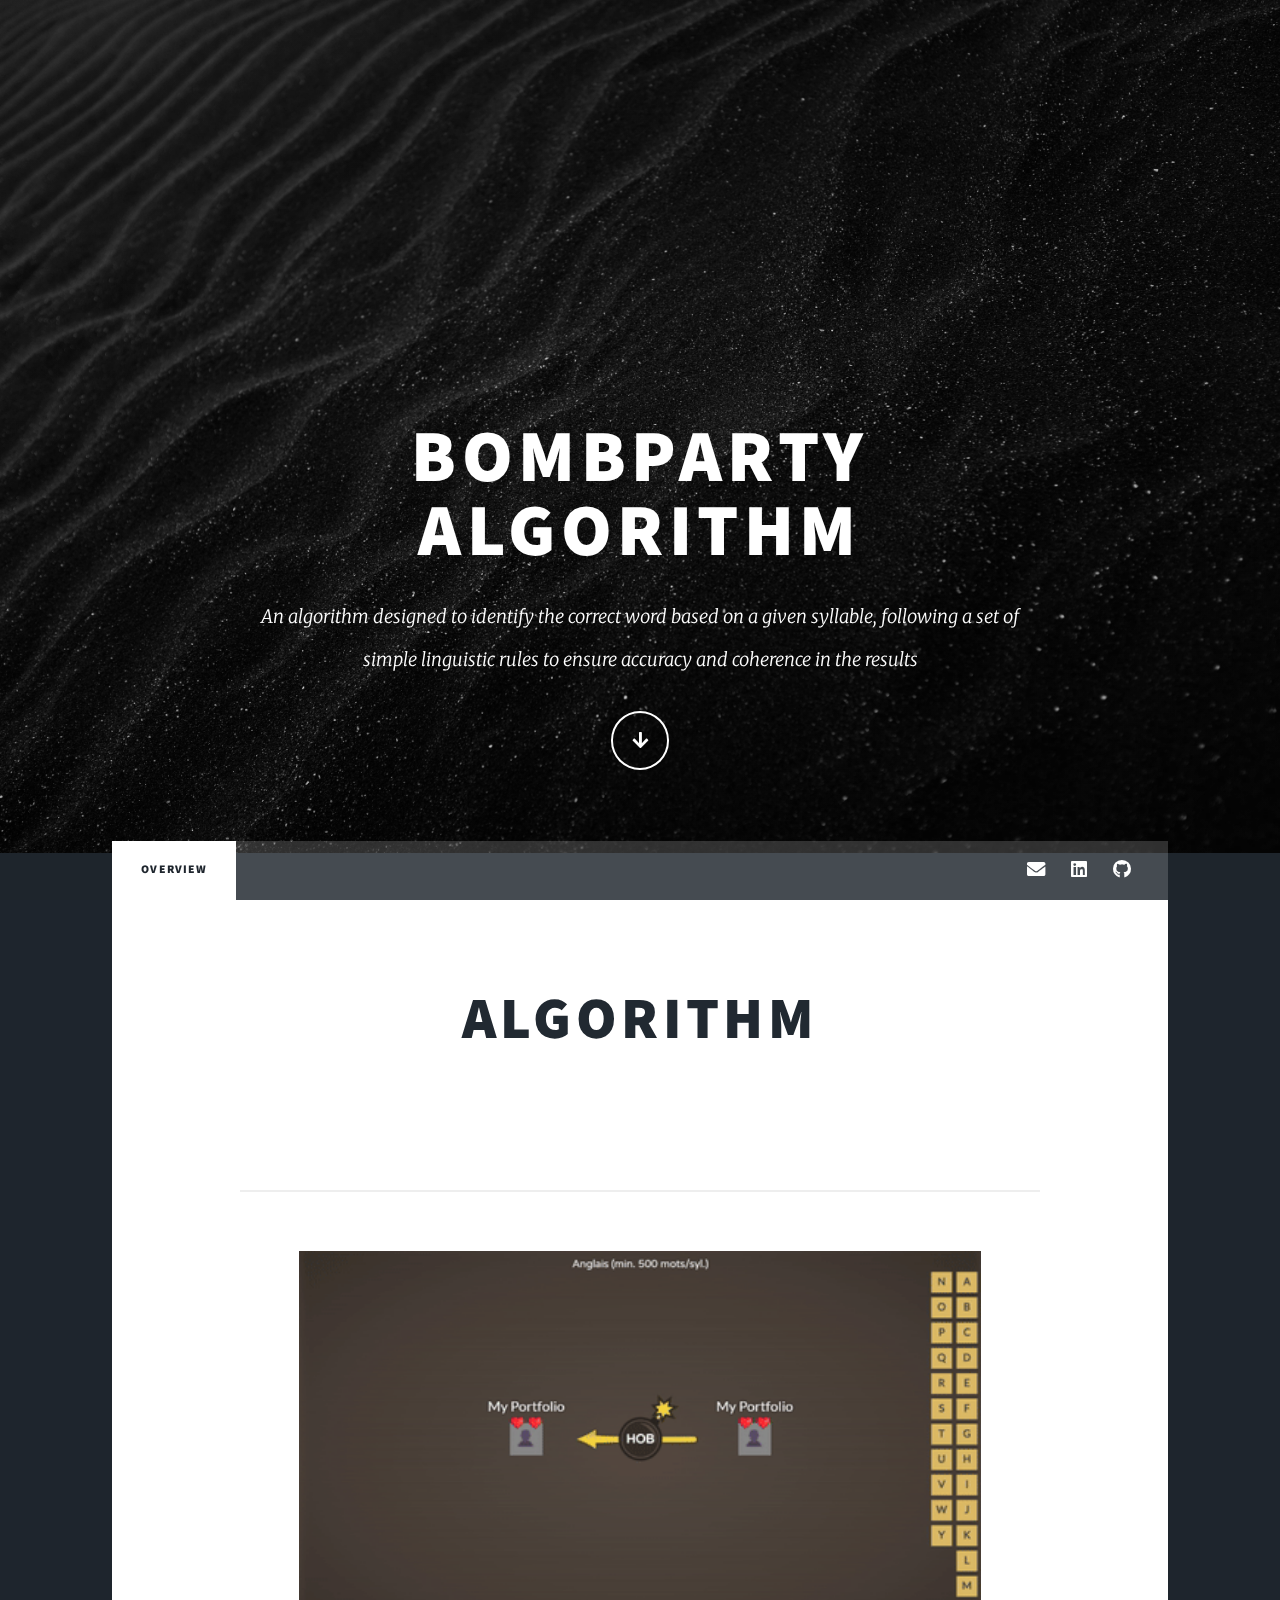
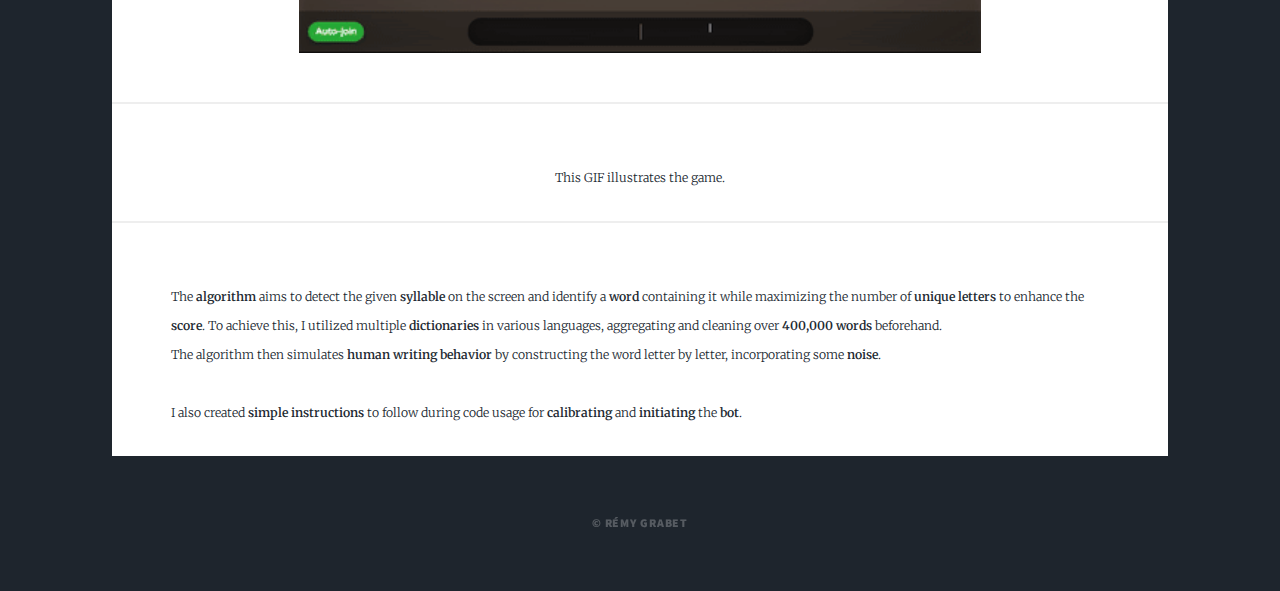
==== commit d1d4e474: "Maj" ====
--- a/bombparty.html
+++ b/bombparty.html
@@ -20,7 +20,7 @@
 				<!-- Intro -->
 				<div id="intro">
 					<h1>Bombparty<br> Algorithm</h1>
-					<p>Personal project aimed at developing an algorithm to find a word containing a syllable that would maximize the score</p>
+					<p>An algorithm designed to identify the correct word based on a given syllable, following a set of<br> simple linguistic rules to ensure accuracy and coherence in the results</p>
 					<ul class="actions">
 						<li><a href="#header" class="button icon solid solo fa-arrow-down scrolly">Continue</a></li>
 					</ul>
@@ -53,12 +53,21 @@
 								</header>
 							</article>
 						
-							<p style="font-size: smaller; text-align: left;">There are no images since it mainly consists of code. 
-								However, the goal of the algorithm is to identify the given syllable on the screen and find a word 
-								that includes this syllable while maximizing the number of different letters in the word to increase 
-								the score. To find this word, I have found multiple dictionnary in different languages containing more
-								than 400 000 words that I previously cleaned. Then, the algorithm writes the word letter by letter, adding
-								some noise to simulate human writing behavior.
+							<img src="images/gif_bombparty.gif" style="display: block; margin: 20px auto; width: 800px; height: auto;">
+							<p style="text-align: center; font-size: smaller;">This GIF illustrates the game.</p>
+
+							<p style="font-size: smaller; text-align: left;">The <strong>algorithm</strong> aims to detect the given 
+							<strong>syllable</strong> on the screen and identify a <strong>word</strong> 
+								containing it while maximizing the number of <strong>unique letters</strong> to enhance the 
+							<strong>score</strong>. To achieve this, 
+								I utilized multiple <strong>dictionaries</strong> in various languages, aggregating and cleaning over 
+							<strong>400,000 words</strong> 
+								beforehand. <br>The algorithm then simulates <strong>human writing behavior</strong>
+								 by constructing the word letter by 
+								letter, incorporating some <strong>noise</strong>. <br><br>I also created <strong>simple instructions</strong>
+								 to 
+								follow during code usage 
+								for <strong>calibrating</strong> and <strong>initiating</strong> the <strong>bot</strong>.
 							</p>
 
 					</div>
